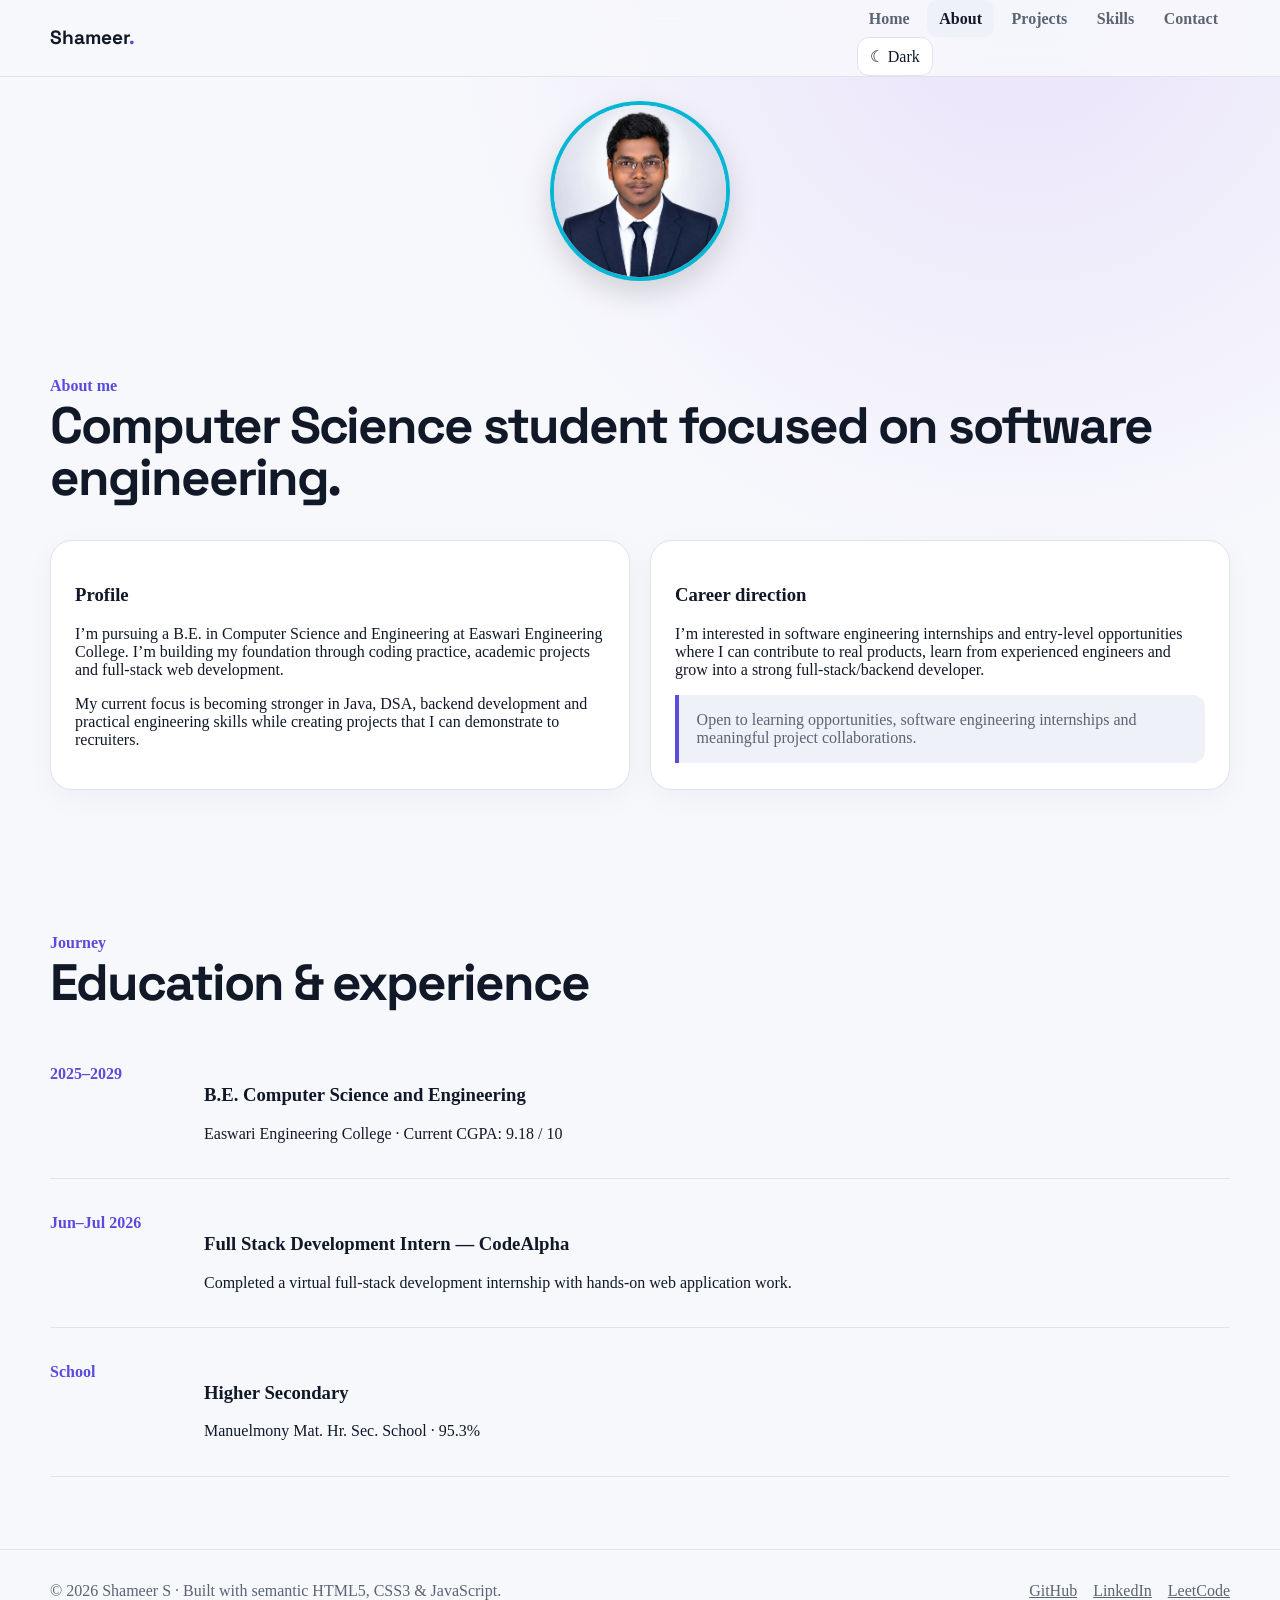
==== about.html @ c3ddb68c "Fix portfolio pages and photo" ====
<!doctype html><html lang="en"><head><meta charset="utf-8"><meta name="viewport" content="width=device-width,initial-scale=1"><title>About | Shameer S</title><meta name="description" content="About Shameer S, his education, experience and software engineering interests."><meta name="author" content="Shameer S"><meta name="theme-color" content="#5b4bdb"><link rel="canonical" href="https://shameer-01-sharfu.github.io/my-portfolio/"><meta property="og:title" content="About | Shameer S"><meta property="og:description" content="About Shameer S, his education, experience and software engineering interests."><meta property="og:type" content="website"><link rel="stylesheet" href="assets/style.css"><script type="application/ld+json">{"@context":"https://schema.org","@type":"Person","name":"Shameer S","jobTitle":"Software Engineering Student","url":"https://shameer-01-sharfu.github.io/my-portfolio/","sameAs":["https://github.com/Shameer-01-sharfu","https://linkedin.com/in/shameer-s-189605381","https://leetcode.com/u/Shameer1"]}</script></head><a class="skip" href="#main-content">Skip to content</a><header class="site-header"><div class="container nav"><a class="brand" href="index.html">Shameer<span>.</span></a><div class="nav-actions"><button class="nav-toggle" aria-controls="primary-navigation" aria-expanded="false" aria-label="Open navigation">☰</button><nav id="primary-navigation" aria-label="Primary navigation"><ul class="nav-list"><li><a href="index.html">Home</a></li><li><a href="about.html" aria-current="page">About</a></li><li><a href="projects.html">Projects</a></li><li><a href="skills.html">Skills</a></li><li><a href="contact.html">Contact</a></li></ul></nav><button class="theme-toggle" type="button" data-theme-toggle aria-label="Switch theme">☾ Dark</button></div></div></header><main id="main-content"><div class="profile-photo-wrap"><img src="assets/profile.jpg" alt="Shameer S - Software Engineering Student" class="profile-photo"></div><section><div class="container"><div class="section-head"><div><span class="section-kicker">About me</span><h2>Computer Science student focused on software engineering.</h2></div></div><div class="about-grid"><article class="card"><h3>Profile</h3><p>I’m pursuing a B.E. in Computer Science and Engineering at Easwari Engineering College. I’m building my foundation through coding practice, academic projects and full-stack web development.</p><p>My current focus is becoming stronger in Java, DSA, backend development and practical engineering skills while creating projects that I can demonstrate to recruiters.</p></article><article class="card"><h3>Career direction</h3><p>I’m interested in software engineering internships and entry-level opportunities where I can contribute to real products, learn from experienced engineers and grow into a strong full-stack/backend developer.</p><div class="note">Open to learning opportunities, software engineering internships and meaningful project collaborations.</div></article></div></div></section><section><div class="container"><div class="section-head"><div><span class="section-kicker">Journey</span><h2>Education & experience</h2></div></div><div class="timeline"><article class="timeline-item"><time>2025–2029</time><div><h3>B.E. Computer Science and Engineering</h3><p>Easwari Engineering College · Current CGPA: 9.18 / 10</p></div></article><article class="timeline-item"><time>Jun–Jul 2026</time><div><h3>Full Stack Development Intern — CodeAlpha</h3><p>Completed a virtual full-stack development internship with hands-on web application work.</p></div></article><article class="timeline-item"><time>School</time><div><h3>Higher Secondary</h3><p>Manuelmony Mat. Hr. Sec. School · 95.3%</p></div></article></div></div></section></main><footer class="footer"><div class="container footer-row"><span>© <span data-year>2026</span> Shameer S · Built with semantic HTML5, CSS3 & JavaScript.</span><div class="footer-links"><a href="https://github.com/Shameer-01-sharfu">GitHub</a><a href="https://linkedin.com/in/shameer-s-189605381">LinkedIn</a><a href="https://leetcode.com/u/Shameer1">LeetCode</a></div></div></footer><script src="assets/script.js"></script></body></html>
---- assets/style.css ----
@import url('https://fonts.googleapis.com/css2?family=Inter:wght@400;500;600;700;800&family=Space+Grotesk:wght@500;600;700&display=swap');
:root{color-scheme:light;--bg:#f7f8fc;--surface:#fff;--surface-2:#eef1f7;--text:#111827;--muted:#5b6472;--line:#dfe4ec;--brand:#5b4bdb;--brand-2:#7c3aed;--accent:#06b6d4;--focus:#f59e0b;--shadow:0 18px 50px rgba(17,24,39,.09);--radius:22px;--max:1180px}
[data-theme=dark]{color-scheme:dark;--bg:#0b1020;--surface:#121a2d;--surface-2:#1a243b;--text:#f4f7fb;--muted:#aab5c7;--line:#2b3852;--brand:#9b8cff;--brand-2:#c084fc;--accent:#22d3ee;--focus:#fbbf24;--shadow:0 18px 55px rgba(0,0,0,.28)}
*{box-sizing:border-box}html{scroll-behavior:smooth}body{margin:0;background:radial-gradient(circle at 80% 0%,rgba(124,58,237,.11),transparent 30%),var(--bg);color:var(--text);font-family:Inter,system-ui,sans-serif;line-height:1.65}body,button,input,textarea{font:inherit}a{color:inherit}img{max-width:100%;display:block}.skip{position:fixed;left:1rem;top:-5rem;padding:.75rem 1rem;background:var(--text);color:var(--bg);z-index:100;border-radius:10px}.skip:focus{top:1rem}.container{width:min(var(--max),calc(100% - 2rem));margin:auto}.site-header{position:sticky;top:0;z-index:50;background:color-mix(in srgb,var(--bg) 86%,transparent);backdrop-filter:blur(16px);border-bottom:1px solid var(--line)}.nav{min-height:72px;display:flex;align-items:center;justify-content:space-between;gap:1rem}.brand{font-family:'Space Grotesk';font-weight:800;text-decoration:none;font-size:1.2rem}.brand span{color:var(--brand)}.nav-toggle{display:none;border:1px solid var(--line);background:var(--surface);color:var(--text);border-radius:12px;padding:.55rem}.nav-list{display:flex;align-items:center;gap:.35rem;list-style:none;padding:0;margin:0}.nav-list a{display:block;text-decoration:none;padding:.6rem .75rem;border-radius:10px;color:var(--muted);font-weight:600}.nav-list a:hover,.nav-list a[aria-current=page]{color:var(--text);background:var(--surface-2)}.theme-toggle{border:1px solid var(--line);background:var(--surface);color:var(--text);border-radius:12px;padding:.55rem .75rem;cursor:pointer}.hero{padding:5.5rem 0 4rem}.hero-grid{display:grid;grid-template-columns:1.35fr .65fr;gap:3rem;align-items:center}.eyebrow{color:var(--brand);font-weight:800;text-transform:uppercase;letter-spacing:.12em;font-size:.8rem}.hero h1{font:800 clamp(3rem,8vw,6.5rem)/.95 'Space Grotesk';margin:.5rem 0 1.2rem;letter-spacing:-.06em}.hero h1 span{background:linear-gradient(90deg,var(--brand),var(--accent));-webkit-background-clip:text;background-clip:text;color:transparent}.lead{font-size:clamp(1.05rem,2vw,1.3rem);color:var(--muted);max-width:65ch}.actions{display:flex;flex-wrap:wrap;gap:.8rem;margin:1.5rem 0}.btn{display:inline-flex;align-items:center;justify-content:center;gap:.45rem;padding:.78rem 1.05rem;border-radius:12px;border:1px solid var(--line);text-decoration:none;font-weight:700;cursor:pointer}.btn-primary{background:var(--brand);border-color:var(--brand);color:#fff}.btn-secondary{background:var(--surface)}.hero-card{background:linear-gradient(145deg,var(--surface),var(--surface-2));border:1px solid var(--line);box-shadow:var(--shadow);padding:1.5rem;border-radius:var(--radius)}.stats{display:grid;grid-template-columns:repeat(2,1fr);gap:.8rem}.stat{padding:1rem;border:1px solid var(--line);border-radius:16px;background:var(--surface)}.stat strong{display:block;font:700 1.5rem 'Space Grotesk'}.stat span{font-size:.82rem;color:var(--muted)}section{padding:4.5rem 0}.section-head{display:flex;justify-content:space-between;gap:1rem;align-items:end;margin-bottom:2rem}.section-kicker{color:var(--brand);font-weight:800}.section-head h2{font:700 clamp(2rem,4vw,3.2rem)/1 'Space Grotesk';margin:.35rem 0;letter-spacing:-.04em}.section-head p{color:var(--muted);margin:0}.about-grid{display:grid;grid-template-columns:1fr 1fr;gap:1.25rem}.card{background:var(--surface);border:1px solid var(--line);border-radius:var(--radius);padding:1.5rem;box-shadow:0 8px 30px rgba(17,24,39,.04)}.grid-2{display:grid;grid-template-columns:repeat(2,1fr);gap:1rem}.skill-grid{display:grid;grid-template-columns:repeat(2,1fr);gap:1rem}.skill h3{font:700 1.1rem 'Space Grotesk';margin-top:0}.chips{display:flex;flex-wrap:wrap;gap:.5rem;list-style:none;padding:0;margin:1rem 0 0}.chips li{padding:.4rem .65rem;border-radius:999px;background:var(--surface-2);color:var(--muted);font-size:.85rem;font-weight:600}.projects-grid{display:grid;grid-template-columns:repeat(2,1fr);gap:1rem}.project{display:flex;flex-direction:column;min-height:100%;position:relative;overflow:hidden}.project::before{content:'';height:4px;background:linear-gradient(90deg,var(--brand),var(--accent));position:absolute;inset:0 0 auto}.project h3{font:700 1.35rem 'Space Grotesk';margin:.3rem 0 .6rem}.project p{color:var(--muted)}.project .links{margin-top:auto;padding-top:1rem;display:flex;gap:1rem}.project .links a{color:var(--brand);font-weight:700}.timeline{display:grid;gap:1rem}.timeline-item{display:grid;grid-template-columns:130px 1fr;gap:1.5rem;padding:1.2rem 0;border-bottom:1px solid var(--line)}.timeline-item time{font-weight:700;color:var(--brand)}.cert-grid{display:grid;grid-template-columns:repeat(3,1fr);gap:1rem}.cert h3{font:700 1.1rem 'Space Grotesk';margin-top:0}.cert p{color:var(--muted);margin-bottom:0}.contact-grid{display:grid;grid-template-columns:.8fr 1.2fr;gap:1rem}.contact-list{list-style:none;padding:0;margin:0;display:grid;gap:.8rem}.contact-list a{color:var(--brand);font-weight:600}.form{display:grid;gap:1rem}.field label{display:block;font-weight:700;margin-bottom:.35rem}.field input,.field textarea,.field select{width:100%;padding:.8rem .9rem;border:1px solid var(--line);border-radius:12px;background:var(--bg);color:var(--text);outline:none}.field input:focus,.field textarea:focus,.field select:focus,.btn:focus,.nav a:focus,.theme-toggle:focus{outline:3px solid color-mix(in srgb,var(--focus) 45%,transparent);outline-offset:2px}.error{color:#dc2626;font-size:.85rem;min-height:1.3em}.footer{border-top:1px solid var(--line);padding:2rem 0;color:var(--muted)}.footer-row{display:flex;justify-content:space-between;gap:1rem;flex-wrap:wrap}.footer-links{display:flex;gap:1rem}.note{border-left:4px solid var(--brand);padding:1rem 1.1rem;background:var(--surface-2);border-radius:0 12px 12px 0;color:var(--muted)}
@media (max-width:850px){.hero-grid,.about-grid,.contact-grid{grid-template-columns:1fr}.projects-grid,.cert-grid{grid-template-columns:1fr 1fr}.hero{padding-top:4rem}.nav-toggle{display:block}.nav-list{position:absolute;left:1rem;right:1rem;top:66px;display:none;flex-direction:column;align-items:stretch;background:var(--surface);border:1px solid var(--line);border-radius:16px;padding:.5rem;box-shadow:var(--shadow)}.nav-list.open{display:flex}.nav-list a{text-align:center}.nav-actions{display:flex;align-items:center;gap:.4rem}}
@media (max-width:600px){.container{width:min(var(--max),calc(100% - 1.2rem))}.hero h1{font-size:clamp(3rem,17vw,5rem)}.stats,.grid-2,.skill-grid,.projects-grid,.cert-grid{grid-template-columns:1fr}.section-head{display:block}.timeline-item{grid-template-columns:1fr;gap:.3rem}.hero-card{padding:1rem}.actions .btn{width:100%}section{padding:3.5rem 0}}
@media (prefers-reduced-motion:reduce){html{scroll-behavior:auto}*,*::before,*::after{transition:none!important;animation:none!important}}
@media print{.site-header,.actions,.theme-toggle,.nav-toggle,.footer-links,.form{display:none!important}body{background:#fff;color:#000}.card{box-shadow:none}}

/* Thiranex internship highlight */
.internship-badge{
  display:inline-flex;
  align-items:center;
  gap:.45rem;
  margin:.75rem 0;
  padding:.5rem .85rem;
  border:1px solid var(--border, #cbd5e1);
  border-radius:999px;
  background:var(--surface, rgba(255,255,255,.08));
  color:var(--text, inherit);
  font-weight:700;
  font-size:.9rem;
}


.profile-photo-wrap{display:flex;justify-content:center;margin:1.5rem auto;position:relative;z-index:1}.profile-photo{width:180px;height:180px;object-fit:cover;border-radius:50%;border:4px solid var(--accent);display:block;box-shadow:0 12px 30px rgba(0,0,0,.15)}
@media (max-width:600px){.profile-photo{width:140px;height:140px}}
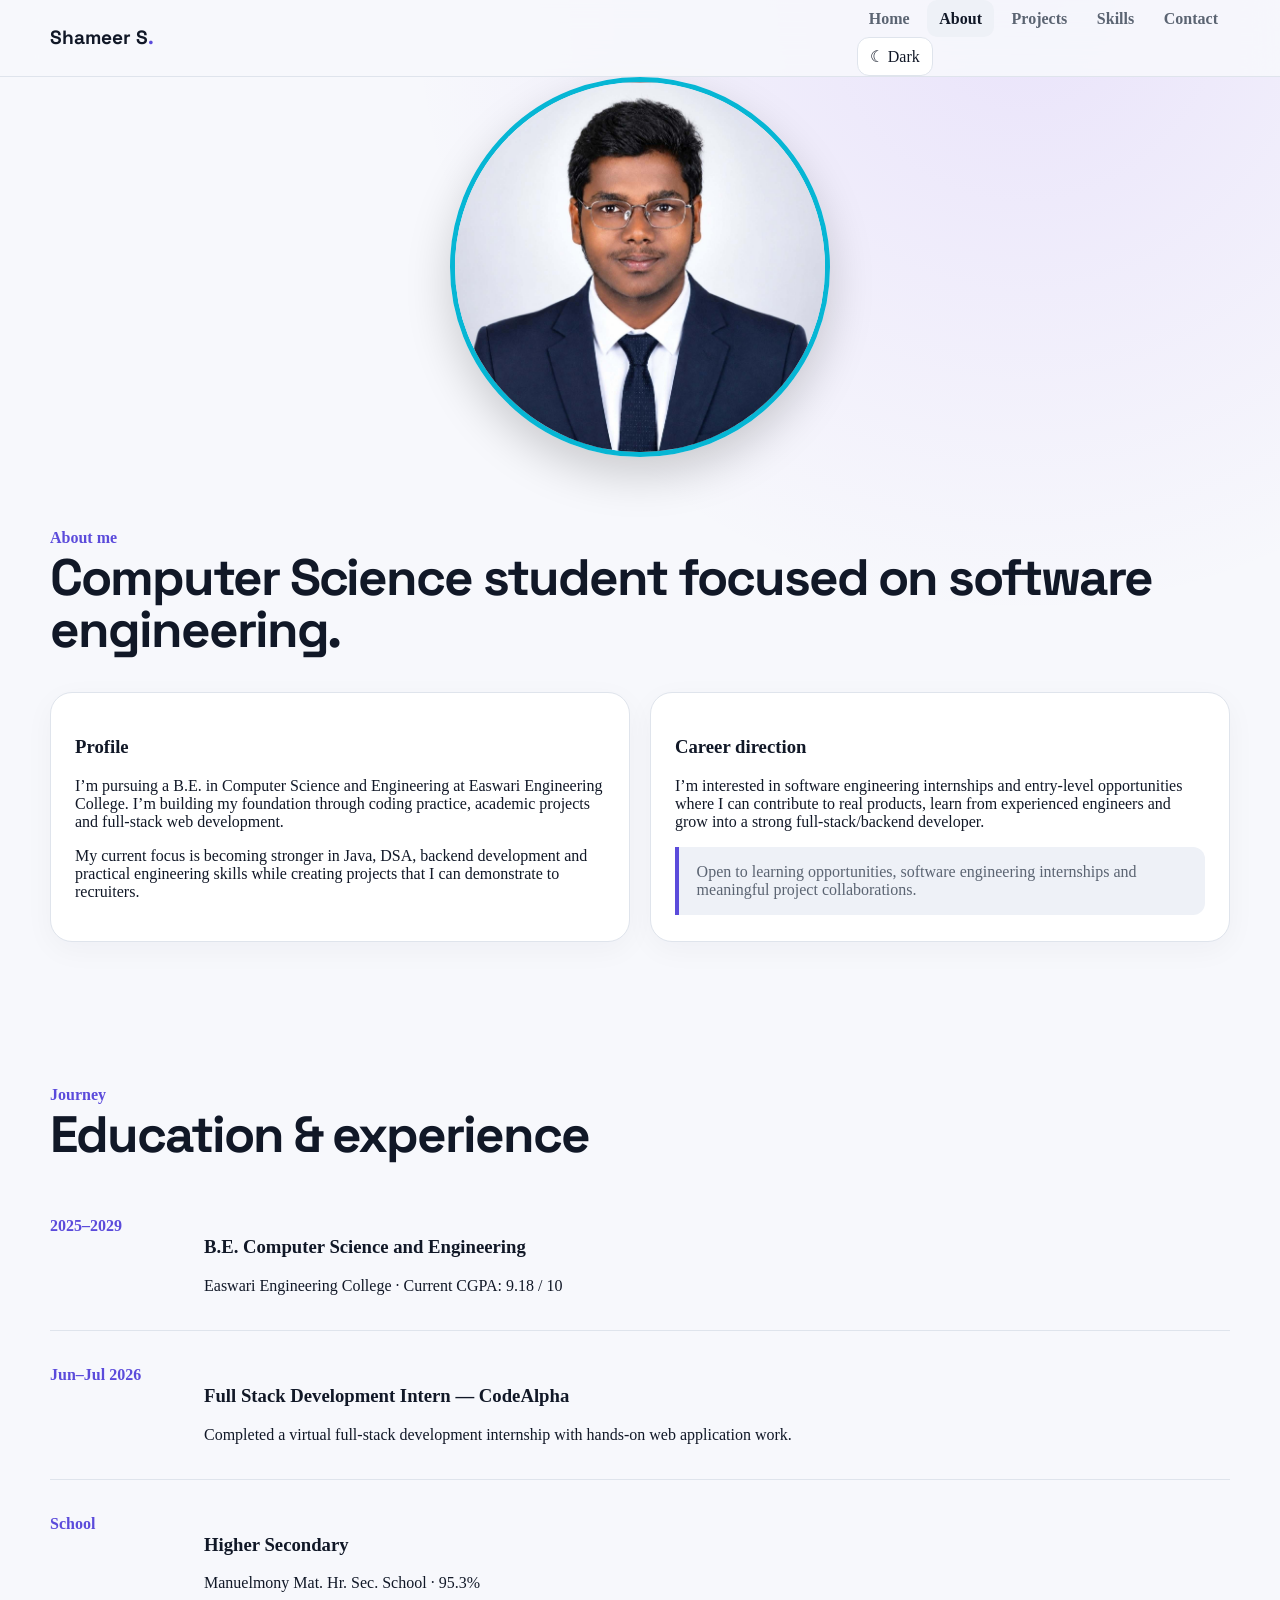
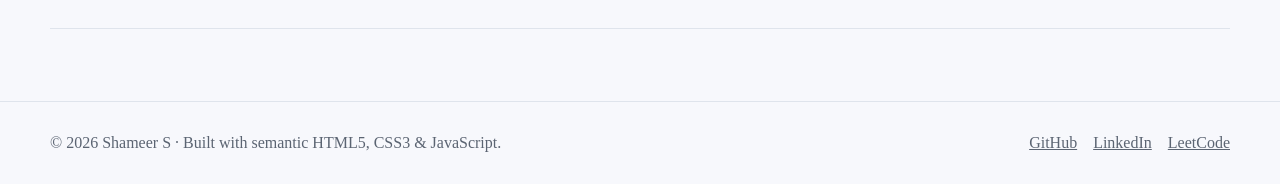
==== commit 9692bb00: "Update profile name" ====
--- a/about.html
+++ b/about.html
@@ -1 +1 @@
-<!doctype html><html lang="en"><head><meta charset="utf-8"><meta name="viewport" content="width=device-width,initial-scale=1"><title>About | Shameer S</title><meta name="description" content="About Shameer S, his education, experience and software engineering interests."><meta name="author" content="Shameer S"><meta name="theme-color" content="#5b4bdb"><link rel="canonical" href="https://shameer-01-sharfu.github.io/my-portfolio/"><meta property="og:title" content="About | Shameer S"><meta property="og:description" content="About Shameer S, his education, experience and software engineering interests."><meta property="og:type" content="website"><link rel="stylesheet" href="assets/style.css"><script type="application/ld+json">{"@context":"https://schema.org","@type":"Person","name":"Shameer S","jobTitle":"Software Engineering Student","url":"https://shameer-01-sharfu.github.io/my-portfolio/","sameAs":["https://github.com/Shameer-01-sharfu","https://linkedin.com/in/shameer-s-189605381","https://leetcode.com/u/Shameer1"]}</script></head><a class="skip" href="#main-content">Skip to content</a><header class="site-header"><div class="container nav"><a class="brand" href="index.html">Shameer<span>.</span></a><div class="nav-actions"><button class="nav-toggle" aria-controls="primary-navigation" aria-expanded="false" aria-label="Open navigation">☰</button><nav id="primary-navigation" aria-label="Primary navigation"><ul class="nav-list"><li><a href="index.html">Home</a></li><li><a href="about.html" aria-current="page">About</a></li><li><a href="projects.html">Projects</a></li><li><a href="skills.html">Skills</a></li><li><a href="contact.html">Contact</a></li></ul></nav><button class="theme-toggle" type="button" data-theme-toggle aria-label="Switch theme">☾ Dark</button></div></div></header><main id="main-content"><div class="profile-photo-wrap"><img src="assets/profile.jpg" alt="Shameer S - Software Engineering Student" class="profile-photo"></div><section><div class="container"><div class="section-head"><div><span class="section-kicker">About me</span><h2>Computer Science student focused on software engineering.</h2></div></div><div class="about-grid"><article class="card"><h3>Profile</h3><p>I’m pursuing a B.E. in Computer Science and Engineering at Easwari Engineering College. I’m building my foundation through coding practice, academic projects and full-stack web development.</p><p>My current focus is becoming stronger in Java, DSA, backend development and practical engineering skills while creating projects that I can demonstrate to recruiters.</p></article><article class="card"><h3>Career direction</h3><p>I’m interested in software engineering internships and entry-level opportunities where I can contribute to real products, learn from experienced engineers and grow into a strong full-stack/backend developer.</p><div class="note">Open to learning opportunities, software engineering internships and meaningful project collaborations.</div></article></div></div></section><section><div class="container"><div class="section-head"><div><span class="section-kicker">Journey</span><h2>Education & experience</h2></div></div><div class="timeline"><article class="timeline-item"><time>2025–2029</time><div><h3>B.E. Computer Science and Engineering</h3><p>Easwari Engineering College · Current CGPA: 9.18 / 10</p></div></article><article class="timeline-item"><time>Jun–Jul 2026</time><div><h3>Full Stack Development Intern — CodeAlpha</h3><p>Completed a virtual full-stack development internship with hands-on web application work.</p></div></article><article class="timeline-item"><time>School</time><div><h3>Higher Secondary</h3><p>Manuelmony Mat. Hr. Sec. School · 95.3%</p></div></article></div></div></section></main><footer class="footer"><div class="container footer-row"><span>© <span data-year>2026</span> Shameer S · Built with semantic HTML5, CSS3 & JavaScript.</span><div class="footer-links"><a href="https://github.com/Shameer-01-sharfu">GitHub</a><a href="https://linkedin.com/in/shameer-s-189605381">LinkedIn</a><a href="https://leetcode.com/u/Shameer1">LeetCode</a></div></div></footer><script src="assets/script.js"></script></body></html>+<!doctype html><html lang="en"><head><meta charset="utf-8"><meta name="viewport" content="width=device-width,initial-scale=1"><title>About | Shameer S</title><meta name="description" content="About Shameer S, his education, experience and software engineering interests."><meta name="author" content="Shameer S"><meta name="theme-color" content="#5b4bdb"><link rel="canonical" href="https://shameer-01-sharfu.github.io/my-portfolio/"><meta property="og:title" content="About | Shameer S"><meta property="og:description" content="About Shameer S, his education, experience and software engineering interests."><meta property="og:type" content="website"><link rel="stylesheet" href="assets/style.css"><script type="application/ld+json">{"@context":"https://schema.org","@type":"Person","name":"Shameer S","jobTitle":"Software Engineering Student","url":"https://shameer-01-sharfu.github.io/my-portfolio/","sameAs":["https://github.com/Shameer-01-sharfu","https://linkedin.com/in/shameer-s-189605381","https://leetcode.com/u/Shameer1"]}</script></head><a class="skip" href="#main-content">Skip to content</a><header class="site-header"><div class="container nav"><a class="brand" href="index.html">Shameer S<span>.</span></a><div class="nav-actions"><button class="nav-toggle" aria-controls="primary-navigation" aria-expanded="false" aria-label="Open navigation">☰</button><nav id="primary-navigation" aria-label="Primary navigation"><ul class="nav-list"><li><a href="index.html">Home</a></li><li><a href="about.html" aria-current="page">About</a></li><li><a href="projects.html">Projects</a></li><li><a href="skills.html">Skills</a></li><li><a href="contact.html">Contact</a></li></ul></nav><button class="theme-toggle" type="button" data-theme-toggle aria-label="Switch theme">☾ Dark</button></div></div></header><main id="main-content"><div class="profile-photo-wrap"><img src="assets/profile.jpg" alt="Shameer S - Software Engineering Student" class="profile-photo"></div><section><div class="container"><div class="section-head"><div><span class="section-kicker">About me</span><h2>Computer Science student focused on software engineering.</h2></div></div><div class="about-grid"><article class="card"><h3>Profile</h3><p>I’m pursuing a B.E. in Computer Science and Engineering at Easwari Engineering College. I’m building my foundation through coding practice, academic projects and full-stack web development.</p><p>My current focus is becoming stronger in Java, DSA, backend development and practical engineering skills while creating projects that I can demonstrate to recruiters.</p></article><article class="card"><h3>Career direction</h3><p>I’m interested in software engineering internships and entry-level opportunities where I can contribute to real products, learn from experienced engineers and grow into a strong full-stack/backend developer.</p><div class="note">Open to learning opportunities, software engineering internships and meaningful project collaborations.</div></article></div></div></section><section><div class="container"><div class="section-head"><div><span class="section-kicker">Journey</span><h2>Education & experience</h2></div></div><div class="timeline"><article class="timeline-item"><time>2025–2029</time><div><h3>B.E. Computer Science and Engineering</h3><p>Easwari Engineering College · Current CGPA: 9.18 / 10</p></div></article><article class="timeline-item"><time>Jun–Jul 2026</time><div><h3>Full Stack Development Intern — CodeAlpha</h3><p>Completed a virtual full-stack development internship with hands-on web application work.</p></div></article><article class="timeline-item"><time>School</time><div><h3>Higher Secondary</h3><p>Manuelmony Mat. Hr. Sec. School · 95.3%</p></div></article></div></div></section></main><footer class="footer"><div class="container footer-row"><span>© <span data-year>2026</span> Shameer S · Built with semantic HTML5, CSS3 & JavaScript.</span><div class="footer-links"><a href="https://github.com/Shameer-01-sharfu">GitHub</a><a href="https://linkedin.com/in/shameer-s-189605381">LinkedIn</a><a href="https://leetcode.com/u/Shameer1">LeetCode</a></div></div></footer><script src="assets/script.js"></script></body></html>
--- a/assets/style.css
+++ b/assets/style.css
@@ -1,27 +1,750 @@
 @import url('https://fonts.googleapis.com/css2?family=Inter:wght@400;500;600;700;800&family=Space+Grotesk:wght@500;600;700&display=swap');
-:root{color-scheme:light;--bg:#f7f8fc;--surface:#fff;--surface-2:#eef1f7;--text:#111827;--muted:#5b6472;--line:#dfe4ec;--brand:#5b4bdb;--brand-2:#7c3aed;--accent:#06b6d4;--focus:#f59e0b;--shadow:0 18px 50px rgba(17,24,39,.09);--radius:22px;--max:1180px}
-[data-theme=dark]{color-scheme:dark;--bg:#0b1020;--surface:#121a2d;--surface-2:#1a243b;--text:#f4f7fb;--muted:#aab5c7;--line:#2b3852;--brand:#9b8cff;--brand-2:#c084fc;--accent:#22d3ee;--focus:#fbbf24;--shadow:0 18px 55px rgba(0,0,0,.28)}
-*{box-sizing:border-box}html{scroll-behavior:smooth}body{margin:0;background:radial-gradient(circle at 80% 0%,rgba(124,58,237,.11),transparent 30%),var(--bg);color:var(--text);font-family:Inter,system-ui,sans-serif;line-height:1.65}body,button,input,textarea{font:inherit}a{color:inherit}img{max-width:100%;display:block}.skip{position:fixed;left:1rem;top:-5rem;padding:.75rem 1rem;background:var(--text);color:var(--bg);z-index:100;border-radius:10px}.skip:focus{top:1rem}.container{width:min(var(--max),calc(100% - 2rem));margin:auto}.site-header{position:sticky;top:0;z-index:50;background:color-mix(in srgb,var(--bg) 86%,transparent);backdrop-filter:blur(16px);border-bottom:1px solid var(--line)}.nav{min-height:72px;display:flex;align-items:center;justify-content:space-between;gap:1rem}.brand{font-family:'Space Grotesk';font-weight:800;text-decoration:none;font-size:1.2rem}.brand span{color:var(--brand)}.nav-toggle{display:none;border:1px solid var(--line);background:var(--surface);color:var(--text);border-radius:12px;padding:.55rem}.nav-list{display:flex;align-items:center;gap:.35rem;list-style:none;padding:0;margin:0}.nav-list a{display:block;text-decoration:none;padding:.6rem .75rem;border-radius:10px;color:var(--muted);font-weight:600}.nav-list a:hover,.nav-list a[aria-current=page]{color:var(--text);background:var(--surface-2)}.theme-toggle{border:1px solid var(--line);background:var(--surface);color:var(--text);border-radius:12px;padding:.55rem .75rem;cursor:pointer}.hero{padding:5.5rem 0 4rem}.hero-grid{display:grid;grid-template-columns:1.35fr .65fr;gap:3rem;align-items:center}.eyebrow{color:var(--brand);font-weight:800;text-transform:uppercase;letter-spacing:.12em;font-size:.8rem}.hero h1{font:800 clamp(3rem,8vw,6.5rem)/.95 'Space Grotesk';margin:.5rem 0 1.2rem;letter-spacing:-.06em}.hero h1 span{background:linear-gradient(90deg,var(--brand),var(--accent));-webkit-background-clip:text;background-clip:text;color:transparent}.lead{font-size:clamp(1.05rem,2vw,1.3rem);color:var(--muted);max-width:65ch}.actions{display:flex;flex-wrap:wrap;gap:.8rem;margin:1.5rem 0}.btn{display:inline-flex;align-items:center;justify-content:center;gap:.45rem;padding:.78rem 1.05rem;border-radius:12px;border:1px solid var(--line);text-decoration:none;font-weight:700;cursor:pointer}.btn-primary{background:var(--brand);border-color:var(--brand);color:#fff}.btn-secondary{background:var(--surface)}.hero-card{background:linear-gradient(145deg,var(--surface),var(--surface-2));border:1px solid var(--line);box-shadow:var(--shadow);padding:1.5rem;border-radius:var(--radius)}.stats{display:grid;grid-template-columns:repeat(2,1fr);gap:.8rem}.stat{padding:1rem;border:1px solid var(--line);border-radius:16px;background:var(--surface)}.stat strong{display:block;font:700 1.5rem 'Space Grotesk'}.stat span{font-size:.82rem;color:var(--muted)}section{padding:4.5rem 0}.section-head{display:flex;justify-content:space-between;gap:1rem;align-items:end;margin-bottom:2rem}.section-kicker{color:var(--brand);font-weight:800}.section-head h2{font:700 clamp(2rem,4vw,3.2rem)/1 'Space Grotesk';margin:.35rem 0;letter-spacing:-.04em}.section-head p{color:var(--muted);margin:0}.about-grid{display:grid;grid-template-columns:1fr 1fr;gap:1.25rem}.card{background:var(--surface);border:1px solid var(--line);border-radius:var(--radius);padding:1.5rem;box-shadow:0 8px 30px rgba(17,24,39,.04)}.grid-2{display:grid;grid-template-columns:repeat(2,1fr);gap:1rem}.skill-grid{display:grid;grid-template-columns:repeat(2,1fr);gap:1rem}.skill h3{font:700 1.1rem 'Space Grotesk';margin-top:0}.chips{display:flex;flex-wrap:wrap;gap:.5rem;list-style:none;padding:0;margin:1rem 0 0}.chips li{padding:.4rem .65rem;border-radius:999px;background:var(--surface-2);color:var(--muted);font-size:.85rem;font-weight:600}.projects-grid{display:grid;grid-template-columns:repeat(2,1fr);gap:1rem}.project{display:flex;flex-direction:column;min-height:100%;position:relative;overflow:hidden}.project::before{content:'';height:4px;background:linear-gradient(90deg,var(--brand),var(--accent));position:absolute;inset:0 0 auto}.project h3{font:700 1.35rem 'Space Grotesk';margin:.3rem 0 .6rem}.project p{color:var(--muted)}.project .links{margin-top:auto;padding-top:1rem;display:flex;gap:1rem}.project .links a{color:var(--brand);font-weight:700}.timeline{display:grid;gap:1rem}.timeline-item{display:grid;grid-template-columns:130px 1fr;gap:1.5rem;padding:1.2rem 0;border-bottom:1px solid var(--line)}.timeline-item time{font-weight:700;color:var(--brand)}.cert-grid{display:grid;grid-template-columns:repeat(3,1fr);gap:1rem}.cert h3{font:700 1.1rem 'Space Grotesk';margin-top:0}.cert p{color:var(--muted);margin-bottom:0}.contact-grid{display:grid;grid-template-columns:.8fr 1.2fr;gap:1rem}.contact-list{list-style:none;padding:0;margin:0;display:grid;gap:.8rem}.contact-list a{color:var(--brand);font-weight:600}.form{display:grid;gap:1rem}.field label{display:block;font-weight:700;margin-bottom:.35rem}.field input,.field textarea,.field select{width:100%;padding:.8rem .9rem;border:1px solid var(--line);border-radius:12px;background:var(--bg);color:var(--text);outline:none}.field input:focus,.field textarea:focus,.field select:focus,.btn:focus,.nav a:focus,.theme-toggle:focus{outline:3px solid color-mix(in srgb,var(--focus) 45%,transparent);outline-offset:2px}.error{color:#dc2626;font-size:.85rem;min-height:1.3em}.footer{border-top:1px solid var(--line);padding:2rem 0;color:var(--muted)}.footer-row{display:flex;justify-content:space-between;gap:1rem;flex-wrap:wrap}.footer-links{display:flex;gap:1rem}.note{border-left:4px solid var(--brand);padding:1rem 1.1rem;background:var(--surface-2);border-radius:0 12px 12px 0;color:var(--muted)}
-@media (max-width:850px){.hero-grid,.about-grid,.contact-grid{grid-template-columns:1fr}.projects-grid,.cert-grid{grid-template-columns:1fr 1fr}.hero{padding-top:4rem}.nav-toggle{display:block}.nav-list{position:absolute;left:1rem;right:1rem;top:66px;display:none;flex-direction:column;align-items:stretch;background:var(--surface);border:1px solid var(--line);border-radius:16px;padding:.5rem;box-shadow:var(--shadow)}.nav-list.open{display:flex}.nav-list a{text-align:center}.nav-actions{display:flex;align-items:center;gap:.4rem}}
-@media (max-width:600px){.container{width:min(var(--max),calc(100% - 1.2rem))}.hero h1{font-size:clamp(3rem,17vw,5rem)}.stats,.grid-2,.skill-grid,.projects-grid,.cert-grid{grid-template-columns:1fr}.section-head{display:block}.timeline-item{grid-template-columns:1fr;gap:.3rem}.hero-card{padding:1rem}.actions .btn{width:100%}section{padding:3.5rem 0}}
-@media (prefers-reduced-motion:reduce){html{scroll-behavior:auto}*,*::before,*::after{transition:none!important;animation:none!important}}
-@media print{.site-header,.actions,.theme-toggle,.nav-toggle,.footer-links,.form{display:none!important}body{background:#fff;color:#000}.card{box-shadow:none}}
-
-/* Thiranex internship highlight */
-.internship-badge{
-  display:inline-flex;
-  align-items:center;
-  gap:.45rem;
-  margin:.75rem 0;
-  padding:.5rem .85rem;
-  border:1px solid var(--border, #cbd5e1);
-  border-radius:999px;
-  background:var(--surface, rgba(255,255,255,.08));
-  color:var(--text, inherit);
-  font-weight:700;
-  font-size:.9rem;
-}
-
-
-.profile-photo-wrap{display:flex;justify-content:center;margin:1.5rem auto;position:relative;z-index:1}.profile-photo{width:180px;height:180px;object-fit:cover;border-radius:50%;border:4px solid var(--accent);display:block;box-shadow:0 12px 30px rgba(0,0,0,.15)}
-@media (max-width:600px){.profile-photo{width:140px;height:140px}}
+
+:root {
+    color-scheme: light;
+    --bg: #f7f8fc;
+    --surface: #ffffff;
+    --surface-2: #eef1f7;
+    --text: #111827;
+    --muted: #5b6472;
+    --line: #dfe4ec;
+    --brand: #5b4bdb;
+    --brand-2: #7c3aed;
+    --accent: #06b6d4;
+    --focus: #f59e0b;
+    --shadow: 0 18px 50px rgba(17, 24, 39, .09);
+    --radius: 22px;
+    --max: 1180px;
+}
+
+[data-theme="dark"] {
+    color-scheme: dark;
+    --bg: #0b1020;
+    --surface: #121a2d;
+    --surface-2: #1a243b;
+    --text: #f4f7fb;
+    --muted: #aab5c7;
+    --line: #2b3852;
+    --brand: #9b8cff;
+    --brand-2: #c084fc;
+    --accent: #22d3ee;
+    --focus: #fbbf24;
+    --shadow: 0 18px 55px rgba(0, 0, 0, .28);
+}
+
+* {
+    box-sizing: border-box;
+}
+
+html {
+    scroll-behavior: smooth;
+}
+
+body {
+    margin: 0;
+    background:
+        radial-gradient(
+            circle at 80% 0%,
+            rgba(124, 58, 237, .11),
+            transparent 30%
+        ),
+        var(--bg);
+    color: var(--text);
+    font-family: Inter, system-ui, sans-serif;
+    line-height: 1.65;
+}
+
+body,
+button,
+input,
+textarea,
+select {
+    font: inherit;
+}
+
+a {
+    color: inherit;
+}
+
+img {
+    max-width: 100%;
+    display: block;
+}
+
+/* Skip Link */
+
+.skip {
+    position: fixed;
+    left: 1rem;
+    top: -5rem;
+    padding: .75rem 1rem;
+    background: var(--text);
+    color: var(--bg);
+    z-index: 100;
+    border-radius: 10px;
+}
+
+.skip:focus {
+    top: 1rem;
+}
+
+/* Container */
+
+.container {
+    width: min(var(--max), calc(100% - 2rem));
+    margin: auto;
+}
+
+/* Header */
+
+.site-header {
+    position: sticky;
+    top: 0;
+    z-index: 50;
+    background: color-mix(in srgb, var(--bg) 86%, transparent);
+    backdrop-filter: blur(16px);
+    border-bottom: 1px solid var(--line);
+}
+
+.nav {
+    min-height: 72px;
+    display: flex;
+    align-items: center;
+    justify-content: space-between;
+    gap: 1rem;
+}
+
+.brand {
+    font-family: 'Space Grotesk', sans-serif;
+    font-weight: 800;
+    text-decoration: none;
+    font-size: 1.2rem;
+}
+
+.brand span {
+    color: var(--brand);
+}
+
+.nav-toggle {
+    display: none;
+    border: 1px solid var(--line);
+    background: var(--surface);
+    color: var(--text);
+    border-radius: 12px;
+    padding: .55rem;
+    cursor: pointer;
+}
+
+.nav-list {
+    display: flex;
+    align-items: center;
+    gap: .35rem;
+    list-style: none;
+    padding: 0;
+    margin: 0;
+}
+
+.nav-list a {
+    display: block;
+    text-decoration: none;
+    padding: .6rem .75rem;
+    border-radius: 10px;
+    color: var(--muted);
+    font-weight: 600;
+}
+
+.nav-list a:hover,
+.nav-list a[aria-current="page"] {
+    color: var(--text);
+    background: var(--surface-2);
+}
+
+.theme-toggle {
+    border: 1px solid var(--line);
+    background: var(--surface);
+    color: var(--text);
+    border-radius: 12px;
+    padding: .55rem .75rem;
+    cursor: pointer;
+}
+
+/* Hero */
+
+.hero {
+    padding: 5.5rem 0 4rem;
+}
+
+.hero-grid {
+    display: grid;
+    grid-template-columns: .85fr 1.15fr;
+    gap: 3.5rem;
+    align-items: center;
+}
+
+/* Circular Profile Photo */
+
+.profile-photo-wrap {
+    display: flex;
+    justify-content: center;
+    align-items: center;
+    margin: 0 auto;
+    position: relative;
+    z-index: 1;
+}
+
+.profile-photo {
+    width: 380px;
+    height: 380px;
+    max-width: 100%;
+    object-fit: cover;
+    object-position: center;
+    border-radius: 50%;
+    border: 5px solid var(--accent);
+    display: block;
+    aspect-ratio: 1 / 1;
+    box-shadow: 0 18px 45px rgba(0, 0, 0, .18);
+}
+
+.eyebrow {
+    color: var(--brand);
+    font-weight: 800;
+    text-transform: uppercase;
+    letter-spacing: .12em;
+    font-size: .8rem;
+}
+
+.hero h1 {
+    font: 800 clamp(3rem, 8vw, 6.5rem) / .95 'Space Grotesk', sans-serif;
+    margin: .5rem 0 1.2rem;
+    letter-spacing: -.06em;
+}
+
+.hero h1 span {
+    background: linear-gradient(
+        90deg,
+        var(--brand),
+        var(--accent)
+    );
+    -webkit-background-clip: text;
+    background-clip: text;
+    color: transparent;
+}
+
+.lead {
+    font-size: clamp(1.05rem, 2vw, 1.3rem);
+    color: var(--muted);
+    max-width: 65ch;
+}
+
+/* Buttons */
+
+.actions {
+    display: flex;
+    flex-wrap: wrap;
+    gap: .8rem;
+    margin: 1.5rem 0;
+}
+
+.btn {
+    display: inline-flex;
+    align-items: center;
+    justify-content: center;
+    gap: .45rem;
+    padding: .78rem 1.05rem;
+    border-radius: 12px;
+    border: 1px solid var(--line);
+    text-decoration: none;
+    font-weight: 700;
+    cursor: pointer;
+}
+
+.btn-primary {
+    background: var(--brand);
+    border-color: var(--brand);
+    color: #ffffff;
+}
+
+.btn-secondary {
+    background: var(--surface);
+}
+
+/* Hero Card */
+
+.hero-card {
+    grid-column: 1 / -1;
+    background: linear-gradient(
+        145deg,
+        var(--surface),
+        var(--surface-2)
+    );
+    border: 1px solid var(--line);
+    box-shadow: var(--shadow);
+    padding: 1.5rem;
+    border-radius: var(--radius);
+}
+
+/* Stats */
+
+.stats {
+    display: grid;
+    grid-template-columns: repeat(4, 1fr);
+    gap: .8rem;
+}
+
+.stat {
+    padding: 1rem;
+    border: 1px solid var(--line);
+    border-radius: 16px;
+    background: var(--surface);
+}
+
+.stat strong {
+    display: block;
+    font: 700 1.5rem 'Space Grotesk', sans-serif;
+}
+
+.stat span {
+    font-size: .82rem;
+    color: var(--muted);
+}
+
+/* Sections */
+
+section {
+    padding: 4.5rem 0;
+}
+
+.section-head {
+    display: flex;
+    justify-content: space-between;
+    gap: 1rem;
+    align-items: end;
+    margin-bottom: 2rem;
+}
+
+.section-kicker {
+    color: var(--brand);
+    font-weight: 800;
+}
+
+.section-head h2 {
+    font: 700 clamp(2rem, 4vw, 3.2rem) / 1 'Space Grotesk', sans-serif;
+    margin: .35rem 0;
+    letter-spacing: -.04em;
+}
+
+.section-head p {
+    color: var(--muted);
+    margin: 0;
+}
+
+/* Cards */
+
+.card {
+    background: var(--surface);
+    border: 1px solid var(--line);
+    border-radius: var(--radius);
+    padding: 1.5rem;
+    box-shadow: 0 8px 30px rgba(17, 24, 39, .04);
+}
+
+.about-grid {
+    display: grid;
+    grid-template-columns: 1fr 1fr;
+    gap: 1.25rem;
+}
+
+.grid-2 {
+    display: grid;
+    grid-template-columns: repeat(2, 1fr);
+    gap: 1rem;
+}
+
+/* Skills */
+
+.skill-grid {
+    display: grid;
+    grid-template-columns: repeat(2, 1fr);
+    gap: 1rem;
+}
+
+.skill h3 {
+    font: 700 1.1rem 'Space Grotesk', sans-serif;
+    margin-top: 0;
+}
+
+.chips {
+    display: flex;
+    flex-wrap: wrap;
+    gap: .5rem;
+    list-style: none;
+    padding: 0;
+    margin: 1rem 0 0;
+}
+
+.chips li {
+    padding: .4rem .65rem;
+    border-radius: 999px;
+    background: var(--surface-2);
+    color: var(--muted);
+    font-size: .85rem;
+    font-weight: 600;
+}
+
+/* Projects */
+
+.projects-grid {
+    display: grid;
+    grid-template-columns: repeat(2, 1fr);
+    gap: 1rem;
+}
+
+.project {
+    display: flex;
+    flex-direction: column;
+    min-height: 100%;
+    position: relative;
+    overflow: hidden;
+}
+
+.project::before {
+    content: '';
+    height: 4px;
+    background: linear-gradient(
+        90deg,
+        var(--brand),
+        var(--accent)
+    );
+    position: absolute;
+    inset: 0 0 auto;
+}
+
+.project h3 {
+    font: 700 1.35rem 'Space Grotesk', sans-serif;
+    margin: .3rem 0 .6rem;
+}
+
+.project p {
+    color: var(--muted);
+}
+
+.project .links {
+    margin-top: auto;
+    padding-top: 1rem;
+    display: flex;
+    gap: 1rem;
+}
+
+.project .links a {
+    color: var(--brand);
+    font-weight: 700;
+}
+
+/* Timeline */
+
+.timeline {
+    display: grid;
+    gap: 1rem;
+}
+
+.timeline-item {
+    display: grid;
+    grid-template-columns: 130px 1fr;
+    gap: 1.5rem;
+    padding: 1.2rem 0;
+    border-bottom: 1px solid var(--line);
+}
+
+.timeline-item time {
+    font-weight: 700;
+    color: var(--brand);
+}
+
+/* Certificates */
+
+.cert-grid {
+    display: grid;
+    grid-template-columns: repeat(3, 1fr);
+    gap: 1rem;
+}
+
+.cert h3 {
+    font: 700 1.1rem 'Space Grotesk', sans-serif;
+    margin-top: 0;
+}
+
+.cert p {
+    color: var(--muted);
+    margin-bottom: 0;
+}
+
+/* Contact */
+
+.contact-grid {
+    display: grid;
+    grid-template-columns: .8fr 1.2fr;
+    gap: 1rem;
+}
+
+.contact-list {
+    list-style: none;
+    padding: 0;
+    margin: 0;
+    display: grid;
+    gap: .8rem;
+}
+
+.contact-list a {
+    color: var(--brand);
+    font-weight: 600;
+}
+
+.form {
+    display: grid;
+    gap: 1rem;
+}
+
+.field label {
+    display: block;
+    font-weight: 700;
+    margin-bottom: .35rem;
+}
+
+.field input,
+.field textarea,
+.field select {
+    width: 100%;
+    padding: .8rem .9rem;
+    border: 1px solid var(--line);
+    border-radius: 12px;
+    background: var(--bg);
+    color: var(--text);
+    outline: none;
+}
+
+.field input:focus,
+.field textarea:focus,
+.field select:focus,
+.btn:focus,
+.nav a:focus,
+.theme-toggle:focus,
+.nav-toggle:focus {
+    outline: 3px solid color-mix(
+        in srgb,
+        var(--focus) 45%,
+        transparent
+    );
+    outline-offset: 2px;
+}
+
+.error {
+    color: #dc2626;
+    font-size: .85rem;
+    min-height: 1.3em;
+}
+
+/* Footer */
+
+.footer {
+    border-top: 1px solid var(--line);
+    padding: 2rem 0;
+    color: var(--muted);
+}
+
+.footer-row {
+    display: flex;
+    justify-content: space-between;
+    gap: 1rem;
+    flex-wrap: wrap;
+}
+
+.footer-links {
+    display: flex;
+    gap: 1rem;
+}
+
+/* Note */
+
+.note {
+    border-left: 4px solid var(--brand);
+    padding: 1rem 1.1rem;
+    background: var(--surface-2);
+    border-radius: 0 12px 12px 0;
+    color: var(--muted);
+}
+
+/* Thiranex Internship */
+
+.internship-badge {
+    display: inline-flex;
+    align-items: center;
+    gap: .45rem;
+    margin: .75rem 0;
+    padding: .5rem .85rem;
+    border: 1px solid var(--line);
+    border-radius: 999px;
+    background: var(--surface);
+    color: var(--text);
+    font-weight: 700;
+    font-size: .9rem;
+}
+
+/* Tablet */
+
+@media (max-width: 850px) {
+
+    .hero-grid,
+    .about-grid,
+    .contact-grid {
+        grid-template-columns: 1fr;
+    }
+
+    .profile-photo {
+        width: 320px;
+        height: 320px;
+    }
+
+    .hero-card {
+        grid-column: auto;
+    }
+
+    .stats {
+        grid-template-columns: repeat(2, 1fr);
+    }
+
+    .projects-grid,
+    .cert-grid {
+        grid-template-columns: 1fr 1fr;
+    }
+
+    .hero {
+        padding-top: 4rem;
+    }
+
+    .nav-toggle {
+        display: block;
+    }
+
+    .nav-list {
+        position: absolute;
+        left: 1rem;
+        right: 1rem;
+        top: 66px;
+        display: none;
+        flex-direction: column;
+        align-items: stretch;
+        background: var(--surface);
+        border: 1px solid var(--line);
+        border-radius: 16px;
+        padding: .5rem;
+        box-shadow: var(--shadow);
+    }
+
+    .nav-list.open {
+        display: flex;
+    }
+
+    .nav-list a {
+        text-align: center;
+    }
+
+    .nav-actions {
+        display: flex;
+        align-items: center;
+        gap: .4rem;
+    }
+}
+
+/* Mobile */
+
+@media (max-width: 600px) {
+
+    .container {
+        width: min(
+            var(--max),
+            calc(100% - 1.2rem)
+        );
+    }
+
+    .hero h1 {
+        font-size: clamp(
+            3rem,
+            17vw,
+            5rem
+        );
+    }
+
+    .profile-photo {
+        width: 260px;
+        height: 260px;
+        border-width: 4px;
+    }
+
+    .stats,
+    .grid-2,
+    .skill-grid,
+    .projects-grid,
+    .cert-grid {
+        grid-template-columns: 1fr;
+    }
+
+    .section-head {
+        display: block;
+    }
+
+    .timeline-item {
+        grid-template-columns: 1fr;
+        gap: .3rem;
+    }
+
+    .hero-card {
+        padding: 1rem;
+    }
+
+    .actions .btn {
+        width: 100%;
+    }
+
+    section {
+        padding: 3.5rem 0;
+    }
+}
+
+/* Accessibility */
+
+@media (prefers-reduced-motion: reduce) {
+
+    html {
+        scroll-behavior: auto;
+    }
+
+    *,
+    *::before,
+    *::after {
+        transition: none !important;
+        animation: none !important;
+    }
+}
+
+/* Print */
+
+@media print {
+
+    .site-header,
+    .actions,
+    .theme-toggle,
+    .nav-toggle,
+    .footer-links,
+    .form {
+        display: none !important;
+    }
+
+    body {
+        background: #fff;
+        color: #000;
+    }
+
+    .card {
+        box-shadow: none;
+    }
+}
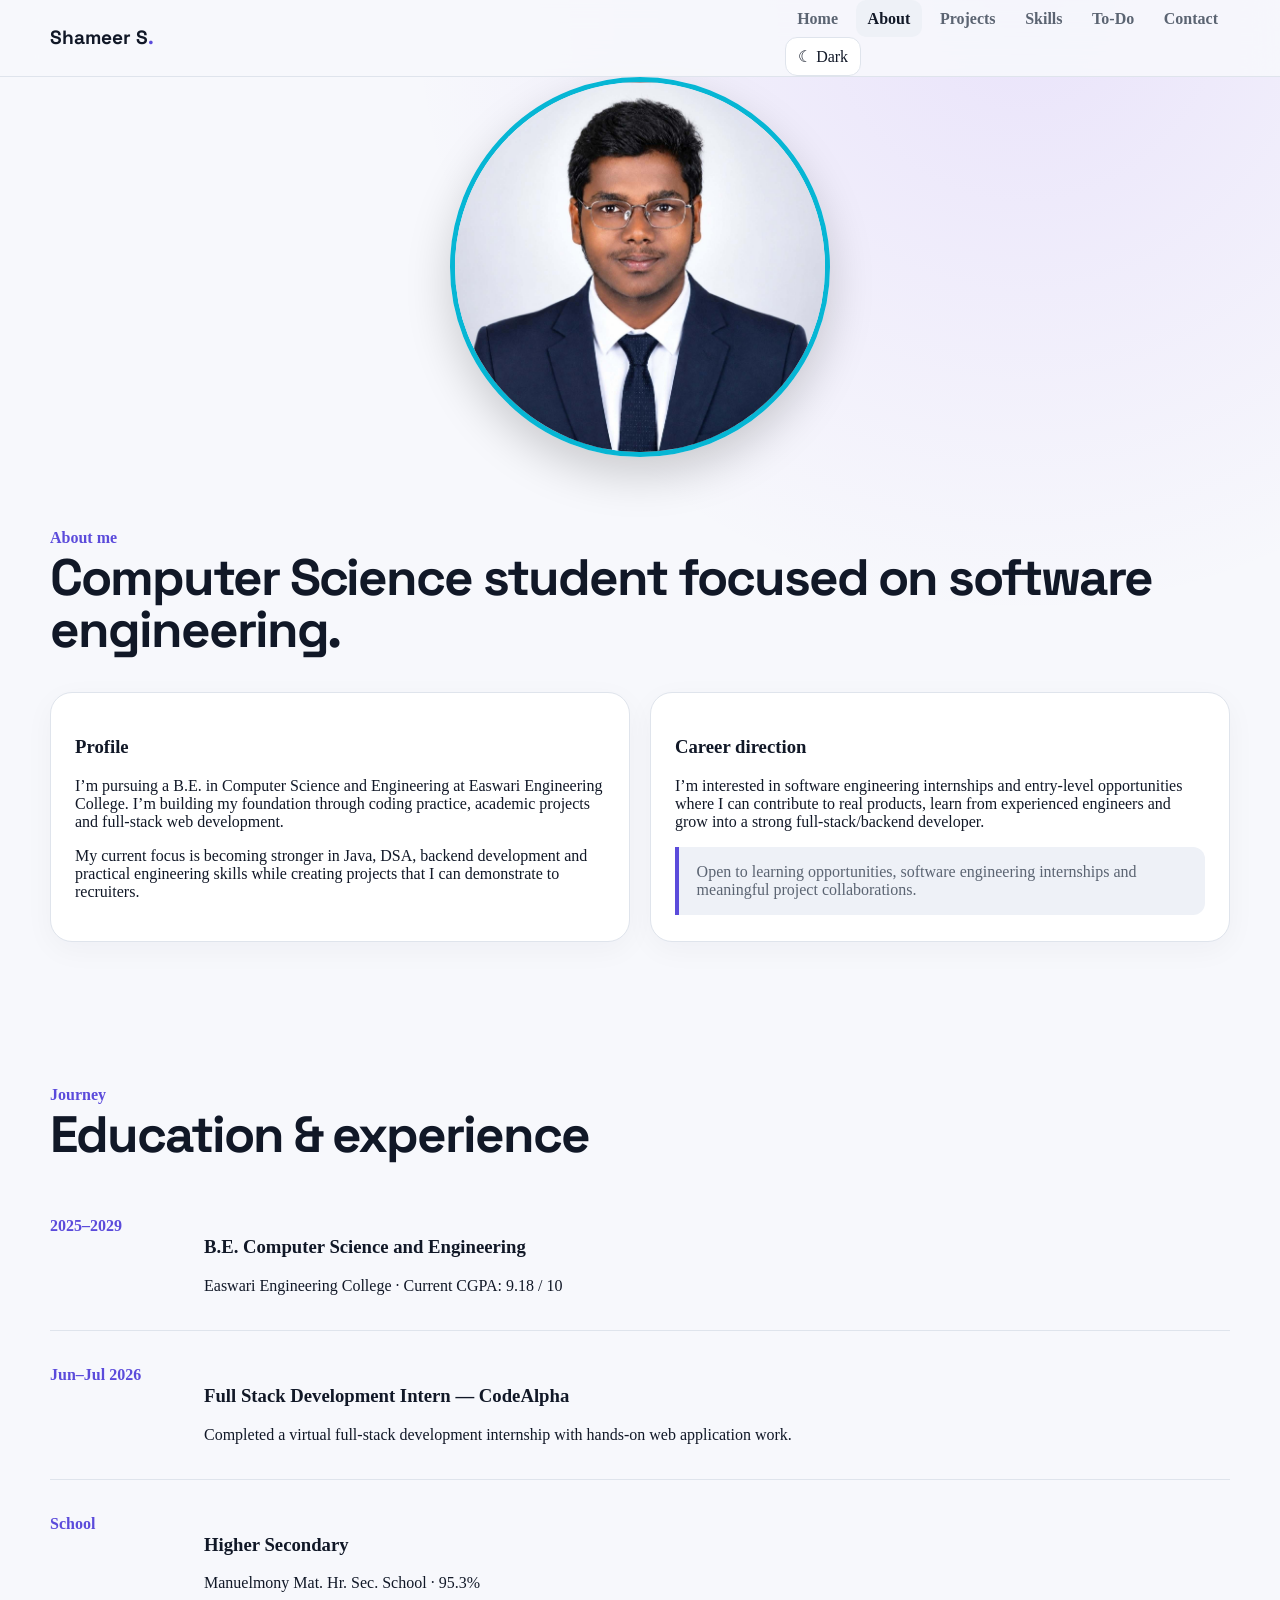
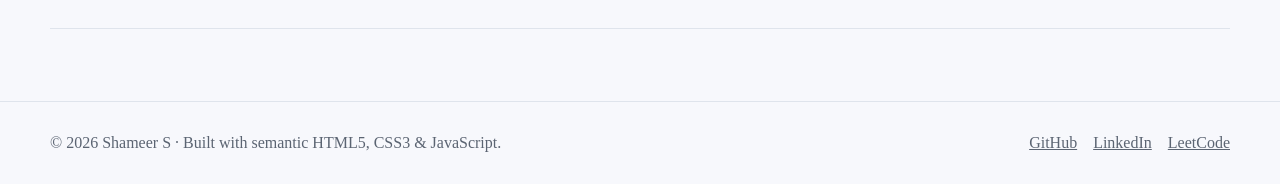
==== commit 2d53547c: "Add JavaScript To-Do List application" ====
--- a/about.html
+++ b/about.html
@@ -1 +1 @@
-<!doctype html><html lang="en"><head><meta charset="utf-8"><meta name="viewport" content="width=device-width,initial-scale=1"><title>About | Shameer S</title><meta name="description" content="About Shameer S, his education, experience and software engineering interests."><meta name="author" content="Shameer S"><meta name="theme-color" content="#5b4bdb"><link rel="canonical" href="https://shameer-01-sharfu.github.io/my-portfolio/"><meta property="og:title" content="About | Shameer S"><meta property="og:description" content="About Shameer S, his education, experience and software engineering interests."><meta property="og:type" content="website"><link rel="stylesheet" href="assets/style.css"><script type="application/ld+json">{"@context":"https://schema.org","@type":"Person","name":"Shameer S","jobTitle":"Software Engineering Student","url":"https://shameer-01-sharfu.github.io/my-portfolio/","sameAs":["https://github.com/Shameer-01-sharfu","https://linkedin.com/in/shameer-s-189605381","https://leetcode.com/u/Shameer1"]}</script></head><a class="skip" href="#main-content">Skip to content</a><header class="site-header"><div class="container nav"><a class="brand" href="index.html">Shameer S<span>.</span></a><div class="nav-actions"><button class="nav-toggle" aria-controls="primary-navigation" aria-expanded="false" aria-label="Open navigation">☰</button><nav id="primary-navigation" aria-label="Primary navigation"><ul class="nav-list"><li><a href="index.html">Home</a></li><li><a href="about.html" aria-current="page">About</a></li><li><a href="projects.html">Projects</a></li><li><a href="skills.html">Skills</a></li><li><a href="contact.html">Contact</a></li></ul></nav><button class="theme-toggle" type="button" data-theme-toggle aria-label="Switch theme">☾ Dark</button></div></div></header><main id="main-content"><div class="profile-photo-wrap"><img src="assets/profile.jpg" alt="Shameer S - Software Engineering Student" class="profile-photo"></div><section><div class="container"><div class="section-head"><div><span class="section-kicker">About me</span><h2>Computer Science student focused on software engineering.</h2></div></div><div class="about-grid"><article class="card"><h3>Profile</h3><p>I’m pursuing a B.E. in Computer Science and Engineering at Easwari Engineering College. I’m building my foundation through coding practice, academic projects and full-stack web development.</p><p>My current focus is becoming stronger in Java, DSA, backend development and practical engineering skills while creating projects that I can demonstrate to recruiters.</p></article><article class="card"><h3>Career direction</h3><p>I’m interested in software engineering internships and entry-level opportunities where I can contribute to real products, learn from experienced engineers and grow into a strong full-stack/backend developer.</p><div class="note">Open to learning opportunities, software engineering internships and meaningful project collaborations.</div></article></div></div></section><section><div class="container"><div class="section-head"><div><span class="section-kicker">Journey</span><h2>Education & experience</h2></div></div><div class="timeline"><article class="timeline-item"><time>2025–2029</time><div><h3>B.E. Computer Science and Engineering</h3><p>Easwari Engineering College · Current CGPA: 9.18 / 10</p></div></article><article class="timeline-item"><time>Jun–Jul 2026</time><div><h3>Full Stack Development Intern — CodeAlpha</h3><p>Completed a virtual full-stack development internship with hands-on web application work.</p></div></article><article class="timeline-item"><time>School</time><div><h3>Higher Secondary</h3><p>Manuelmony Mat. Hr. Sec. School · 95.3%</p></div></article></div></div></section></main><footer class="footer"><div class="container footer-row"><span>© <span data-year>2026</span> Shameer S · Built with semantic HTML5, CSS3 & JavaScript.</span><div class="footer-links"><a href="https://github.com/Shameer-01-sharfu">GitHub</a><a href="https://linkedin.com/in/shameer-s-189605381">LinkedIn</a><a href="https://leetcode.com/u/Shameer1">LeetCode</a></div></div></footer><script src="assets/script.js"></script></body></html>+<!doctype html><html lang="en"><head><meta charset="utf-8"><meta name="viewport" content="width=device-width,initial-scale=1"><title>About | Shameer S</title><meta name="description" content="About Shameer S, his education, experience and software engineering interests."><meta name="author" content="Shameer S"><meta name="theme-color" content="#5b4bdb"><link rel="canonical" href="https://shameer-01-sharfu.github.io/my-portfolio/"><meta property="og:title" content="About | Shameer S"><meta property="og:description" content="About Shameer S, his education, experience and software engineering interests."><meta property="og:type" content="website"><link rel="stylesheet" href="assets/style.css"><script type="application/ld+json">{"@context":"https://schema.org","@type":"Person","name":"Shameer S","jobTitle":"Software Engineering Student","url":"https://shameer-01-sharfu.github.io/my-portfolio/","sameAs":["https://github.com/Shameer-01-sharfu","https://linkedin.com/in/shameer-s-189605381","https://leetcode.com/u/Shameer1"]}</script></head><a class="skip" href="#main-content">Skip to content</a><header class="site-header"><div class="container nav"><a class="brand" href="index.html">Shameer S<span>.</span></a><div class="nav-actions"><button class="nav-toggle" aria-controls="primary-navigation" aria-expanded="false" aria-label="Open navigation">☰</button><nav id="primary-navigation" aria-label="Primary navigation"><ul class="nav-list"><li><a href="index.html">Home</a></li><li><a href="about.html" aria-current="page">About</a></li><li><a href="projects.html">Projects</a></li><li><a href="skills.html">Skills</a></li><li><a href="todo.html">To-Do</a></li><li><a href="contact.html">Contact</a></li></ul></nav><button class="theme-toggle" type="button" data-theme-toggle aria-label="Switch theme">☾ Dark</button></div></div></header><main id="main-content"><div class="profile-photo-wrap"><img src="assets/profile.jpg" alt="Shameer S - Software Engineering Student" class="profile-photo"></div><section><div class="container"><div class="section-head"><div><span class="section-kicker">About me</span><h2>Computer Science student focused on software engineering.</h2></div></div><div class="about-grid"><article class="card"><h3>Profile</h3><p>I’m pursuing a B.E. in Computer Science and Engineering at Easwari Engineering College. I’m building my foundation through coding practice, academic projects and full-stack web development.</p><p>My current focus is becoming stronger in Java, DSA, backend development and practical engineering skills while creating projects that I can demonstrate to recruiters.</p></article><article class="card"><h3>Career direction</h3><p>I’m interested in software engineering internships and entry-level opportunities where I can contribute to real products, learn from experienced engineers and grow into a strong full-stack/backend developer.</p><div class="note">Open to learning opportunities, software engineering internships and meaningful project collaborations.</div></article></div></div></section><section><div class="container"><div class="section-head"><div><span class="section-kicker">Journey</span><h2>Education & experience</h2></div></div><div class="timeline"><article class="timeline-item"><time>2025–2029</time><div><h3>B.E. Computer Science and Engineering</h3><p>Easwari Engineering College · Current CGPA: 9.18 / 10</p></div></article><article class="timeline-item"><time>Jun–Jul 2026</time><div><h3>Full Stack Development Intern — CodeAlpha</h3><p>Completed a virtual full-stack development internship with hands-on web application work.</p></div></article><article class="timeline-item"><time>School</time><div><h3>Higher Secondary</h3><p>Manuelmony Mat. Hr. Sec. School · 95.3%</p></div></article></div></div></section></main><footer class="footer"><div class="container footer-row"><span>© <span data-year>2026</span> Shameer S · Built with semantic HTML5, CSS3 & JavaScript.</span><div class="footer-links"><a href="https://github.com/Shameer-01-sharfu">GitHub</a><a href="https://linkedin.com/in/shameer-s-189605381">LinkedIn</a><a href="https://leetcode.com/u/Shameer1">LeetCode</a></div></div></footer><script src="assets/script.js"></script></body></html>
--- a/assets/style.css
+++ b/assets/style.css
@@ -1,187 +1,177 @@
 @import url('https://fonts.googleapis.com/css2?family=Inter:wght@400;500;600;700;800&family=Space+Grotesk:wght@500;600;700&display=swap');
-
-:root {
-    color-scheme: light;
-    --bg: #f7f8fc;
-    --surface: #ffffff;
-    --surface-2: #eef1f7;
-    --text: #111827;
-    --muted: #5b6472;
-    --line: #dfe4ec;
-    --brand: #5b4bdb;
-    --brand-2: #7c3aed;
-    --accent: #06b6d4;
-    --focus: #f59e0b;
-    --shadow: 0 18px 50px rgba(17, 24, 39, .09);
-    --radius: 22px;
-    --max: 1180px;
-}
-
-[data-theme="dark"] {
-    color-scheme: dark;
-    --bg: #0b1020;
-    --surface: #121a2d;
-    --surface-2: #1a243b;
-    --text: #f4f7fb;
-    --muted: #aab5c7;
-    --line: #2b3852;
-    --brand: #9b8cff;
-    --brand-2: #c084fc;
-    --accent: #22d3ee;
-    --focus: #fbbf24;
-    --shadow: 0 18px 55px rgba(0, 0, 0, .28);
-}
-
-* {
-    box-sizing: border-box;
-}
-
-html {
-    scroll-behavior: smooth;
-}
-
-body {
-    margin: 0;
-    background:
-        radial-gradient(
-            circle at 80% 0%,
-            rgba(124, 58, 237, .11),
-            transparent 30%
-        ),
-        var(--bg);
+:root{color-scheme:light;--bg:#f7f8fc;--surface:#fff;--surface-2:#eef1f7;--text:#111827;--muted:#5b6472;--line:#dfe4ec;--brand:#5b4bdb;--brand-2:#7c3aed;--accent:#06b6d4;--focus:#f59e0b;--shadow:0 18px 50px rgba(17,24,39,.09);--radius:22px;--max:1180px}
+[data-theme=dark]{color-scheme:dark;--bg:#0b1020;--surface:#121a2d;--surface-2:#1a243b;--text:#f4f7fb;--muted:#aab5c7;--line:#2b3852;--brand:#9b8cff;--brand-2:#c084fc;--accent:#22d3ee;--focus:#fbbf24;--shadow:0 18px 55px rgba(0,0,0,.28)}
+*{box-sizing:border-box}html{scroll-behavior:smooth}body{margin:0;background:radial-gradient(circle at 80% 0%,rgba(124,58,237,.11),transparent 30%),var(--bg);color:var(--text);font-family:Inter,system-ui,sans-serif;line-height:1.65}body,button,input,textarea{font:inherit}a{color:inherit}img{max-width:100%;display:block}.skip{position:fixed;left:1rem;top:-5rem;padding:.75rem 1rem;background:var(--text);color:var(--bg);z-index:100;border-radius:10px}.skip:focus{top:1rem}.container{width:min(var(--max),calc(100% - 2rem));margin:auto}.site-header{position:sticky;top:0;z-index:50;background:color-mix(in srgb,var(--bg) 86%,transparent);backdrop-filter:blur(16px);border-bottom:1px solid var(--line)}.nav{min-height:72px;display:flex;align-items:center;justify-content:space-between;gap:1rem}.brand{font-family:'Space Grotesk';font-weight:800;text-decoration:none;font-size:1.2rem}.brand span{color:var(--brand)}.nav-toggle{display:none;border:1px solid var(--line);background:var(--surface);color:var(--text);border-radius:12px;padding:.55rem}.nav-list{display:flex;align-items:center;gap:.35rem;list-style:none;padding:0;margin:0}.nav-list a{display:block;text-decoration:none;padding:.6rem .75rem;border-radius:10px;color:var(--muted);font-weight:600}.nav-list a:hover,.nav-list a[aria-current=page]{color:var(--text);background:var(--surface-2)}.theme-toggle{border:1px solid var(--line);background:var(--surface);color:var(--text);border-radius:12px;padding:.55rem .75rem;cursor:pointer}.hero{padding:5.5rem 0 4rem}.hero-grid{display:grid;grid-template-columns:1.35fr .65fr;gap:3rem;align-items:center}.eyebrow{color:var(--brand);font-weight:800;text-transform:uppercase;letter-spacing:.12em;font-size:.8rem}.hero h1{font:800 clamp(3rem,8vw,6.5rem)/.95 'Space Grotesk';margin:.5rem 0 1.2rem;letter-spacing:-.06em}.hero h1 span{background:linear-gradient(90deg,var(--brand),var(--accent));-webkit-background-clip:text;background-clip:text;color:transparent}.lead{font-size:clamp(1.05rem,2vw,1.3rem);color:var(--muted);max-width:65ch}.actions{display:flex;flex-wrap:wrap;gap:.8rem;margin:1.5rem 0}.btn{display:inline-flex;align-items:center;justify-content:center;gap:.45rem;padding:.78rem 1.05rem;border-radius:12px;border:1px solid var(--line);text-decoration:none;font-weight:700;cursor:pointer}.btn-primary{background:var(--brand);border-color:var(--brand);color:#fff}.btn-secondary{background:var(--surface)}.hero-card{background:linear-gradient(145deg,var(--surface),var(--surface-2));border:1px solid var(--line);box-shadow:var(--shadow);padding:1.5rem;border-radius:var(--radius)}.stats{display:grid;grid-template-columns:repeat(2,1fr);gap:.8rem}.stat{padding:1rem;border:1px solid var(--line);border-radius:16px;background:var(--surface)}.stat strong{display:block;font:700 1.5rem 'Space Grotesk'}.stat span{font-size:.82rem;color:var(--muted)}section{padding:4.5rem 0}.section-head{display:flex;justify-content:space-between;gap:1rem;align-items:end;margin-bottom:2rem}.section-kicker{color:var(--brand);font-weight:800}.section-head h2{font:700 clamp(2rem,4vw,3.2rem)/1 'Space Grotesk';margin:.35rem 0;letter-spacing:-.04em}.section-head p{color:var(--muted);margin:0}.about-grid{display:grid;grid-template-columns:1fr 1fr;gap:1.25rem}.card{background:var(--surface);border:1px solid var(--line);border-radius:var(--radius);padding:1.5rem;box-shadow:0 8px 30px rgba(17,24,39,.04)}.grid-2{display:grid;grid-template-columns:repeat(2,1fr);gap:1rem}.skill-grid{display:grid;grid-template-columns:repeat(2,1fr);gap:1rem}.skill h3{font:700 1.1rem 'Space Grotesk';margin-top:0}.chips{display:flex;flex-wrap:wrap;gap:.5rem;list-style:none;padding:0;margin:1rem 0 0}.chips li{padding:.4rem .65rem;border-radius:999px;background:var(--surface-2);color:var(--muted);font-size:.85rem;font-weight:600}.projects-grid{display:grid;grid-template-columns:repeat(2,1fr);gap:1rem}.project{display:flex;flex-direction:column;min-height:100%;position:relative;overflow:hidden}.project::before{content:'';height:4px;background:linear-gradient(90deg,var(--brand),var(--accent));position:absolute;inset:0 0 auto}.project h3{font:700 1.35rem 'Space Grotesk';margin:.3rem 0 .6rem}.project p{color:var(--muted)}.project .links{margin-top:auto;padding-top:1rem;display:flex;gap:1rem}.project .links a{color:var(--brand);font-weight:700}.timeline{display:grid;gap:1rem}.timeline-item{display:grid;grid-template-columns:130px 1fr;gap:1.5rem;padding:1.2rem 0;border-bottom:1px solid var(--line)}.timeline-item time{font-weight:700;color:var(--brand)}.cert-grid{display:grid;grid-template-columns:repeat(3,1fr);gap:1rem}.cert h3{font:700 1.1rem 'Space Grotesk';margin-top:0}.cert p{color:var(--muted);margin-bottom:0}.contact-grid{display:grid;grid-template-columns:.8fr 1.2fr;gap:1rem}.contact-list{list-style:none;padding:0;margin:0;display:grid;gap:.8rem}.contact-list a{color:var(--brand);font-weight:600}.form{display:grid;gap:1rem}.field label{display:block;font-weight:700;margin-bottom:.35rem}.field input,.field textarea,.field select{width:100%;padding:.8rem .9rem;border:1px solid var(--line);border-radius:12px;background:var(--bg);color:var(--text);outline:none}.field input:focus,.field textarea:focus,.field select:focus,.btn:focus,.nav a:focus,.theme-toggle:focus{outline:3px solid color-mix(in srgb,var(--focus) 45%,transparent);outline-offset:2px}.error{color:#dc2626;font-size:.85rem;min-height:1.3em}.footer{border-top:1px solid var(--line);padding:2rem 0;color:var(--muted)}.footer-row{display:flex;justify-content:space-between;gap:1rem;flex-wrap:wrap}.footer-links{display:flex;gap:1rem}.note{border-left:4px solid var(--brand);padding:1rem 1.1rem;background:var(--surface-2);border-radius:0 12px 12px 0;color:var(--muted)}
+@media (max-width:850px){.hero-grid,.about-grid,.contact-grid{grid-template-columns:1fr}.projects-grid,.cert-grid{grid-template-columns:1fr 1fr}.hero{padding-top:4rem}.nav-toggle{display:block}.nav-list{position:absolute;left:1rem;right:1rem;top:66px;display:none;flex-direction:column;align-items:stretch;background:var(--surface);border:1px solid var(--line);border-radius:16px;padding:.5rem;box-shadow:var(--shadow)}.nav-list.open{display:flex}.nav-list a{text-align:center}.nav-actions{display:flex;align-items:center;gap:.4rem}}
+@media (max-width:600px){.container{width:min(var(--max),calc(100% - 1.2rem))}.hero h1{font-size:clamp(3rem,17vw,5rem)}.stats,.grid-2,.skill-grid,.projects-grid,.cert-grid{grid-template-columns:1fr}.section-head{display:block}.timeline-item{grid-template-columns:1fr;gap:.3rem}.hero-card{padding:1rem}.actions .btn{width:100%}section{padding:3.5rem 0}}
+@media (prefers-reduced-motion:reduce){html{scroll-behavior:auto}*,*::before,*::after{transition:none!important;animation:none!important}}
+@media print{.site-header,.actions,.theme-toggle,.nav-toggle,.footer-links,.form{display:none!important}body{background:#fff;color:#000}.card{box-shadow:none}}
+
+/* Thiranex internship highlight */
+.internship-badge{
+  display:inline-flex;
+  align-items:center;
+  gap:.45rem;
+  margin:.75rem 0;
+  padding:.5rem .85rem;
+  border:1px solid var(--border, #cbd5e1);
+  border-radius:999px;
+  background:var(--surface, rgba(255,255,255,.08));
+  color:var(--text, inherit);
+  font-weight:700;
+  font-size:.9rem;
+}
+
+
+.profile-photo-wrap{display:flex;justify-content:center;margin:1.5rem auto;position:relative;z-index:1}.profile-photo{width:180px;height:180px;object-fit:cover;border-radius:50%;border:4px solid var(--accent);display:block;box-shadow:0 12px 30px rgba(0,0,0,.15)}
+@media (max-width:600px){.profile-photo{width:140px;height:140px}}
+
+
+/* To-Do List Application */
+.todo-toolbar {
+    display: flex;
+    flex-wrap: wrap;
+    gap: .7rem;
+    margin-bottom: 1rem;
+}
+
+.todo-form {
+    display: grid;
+    grid-template-columns: 1fr auto;
+    gap: .7rem;
+    margin-bottom: 1rem;
+}
+
+.todo-form input {
+    width: 100%;
+    padding: .85rem 1rem;
+    border: 1px solid var(--line);
+    border-radius: 12px;
+    background: var(--bg);
     color: var(--text);
-    font-family: Inter, system-ui, sans-serif;
-    line-height: 1.65;
-}
-
-body,
-button,
-input,
-textarea,
-select {
-    font: inherit;
-}
-
-a {
-    color: inherit;
-}
-
-img {
-    max-width: 100%;
-    display: block;
-}
-
-/* Skip Link */
-
-.skip {
-    position: fixed;
-    left: 1rem;
-    top: -5rem;
-    padding: .75rem 1rem;
-    background: var(--text);
-    color: var(--bg);
-    z-index: 100;
-    border-radius: 10px;
-}
-
-.skip:focus {
-    top: 1rem;
-}
-
-/* Container */
-
-.container {
-    width: min(var(--max), calc(100% - 2rem));
-    margin: auto;
-}
-
-/* Header */
-
-.site-header {
-    position: sticky;
-    top: 0;
-    z-index: 50;
-    background: color-mix(in srgb, var(--bg) 86%, transparent);
-    backdrop-filter: blur(16px);
-    border-bottom: 1px solid var(--line);
-}
-
-.nav {
-    min-height: 72px;
-    display: flex;
+    outline: none;
+}
+
+.todo-form input:focus {
+    outline: 3px solid color-mix(in srgb, var(--focus) 45%, transparent);
+    outline-offset: 2px;
+}
+
+.filter-btn {
+    border: 1px solid var(--line);
+    background: var(--surface);
+    color: var(--muted);
+    border-radius: 999px;
+    padding: .55rem .9rem;
+    cursor: pointer;
+    font-weight: 700;
+}
+
+.filter-btn:hover,
+.filter-btn.active {
+    background: var(--brand);
+    border-color: var(--brand);
+    color: #fff;
+}
+
+.todo-list {
+    display: grid;
+    gap: .7rem;
+    list-style: none;
+    padding: 0;
+    margin: 1rem 0 0;
+}
+
+.todo-item {
+    display: grid;
+    grid-template-columns: auto 1fr auto;
     align-items: center;
+    gap: .75rem;
+    padding: .85rem 1rem;
+    border: 1px solid var(--line);
+    border-radius: 14px;
+    background: var(--surface);
+}
+
+.todo-item.completed .todo-text {
+    text-decoration: line-through;
+    color: var(--muted);
+}
+
+.todo-check {
+    width: 1.1rem;
+    height: 1.1rem;
+    accent-color: var(--brand);
+    cursor: pointer;
+}
+
+.todo-text {
+    overflow-wrap: anywhere;
+}
+
+.todo-actions {
+    display: flex;
+    gap: .45rem;
+}
+
+.todo-action {
+    border: 1px solid var(--line);
+    background: var(--surface-2);
+    color: var(--text);
+    border-radius: 9px;
+    padding: .4rem .6rem;
+    cursor: pointer;
+    font-weight: 700;
+}
+
+.todo-action:hover {
+    background: var(--brand);
+    color: #fff;
+    border-color: var(--brand);
+}
+
+.todo-empty {
+    text-align: center;
+    color: var(--muted);
+    padding: 2rem 1rem;
+    border: 1px dashed var(--line);
+    border-radius: 14px;
+}
+
+.todo-meta {
+    display: flex;
     justify-content: space-between;
     gap: 1rem;
-}
-
-.brand {
-    font-family: 'Space Grotesk', sans-serif;
-    font-weight: 800;
-    text-decoration: none;
-    font-size: 1.2rem;
-}
-
-.brand span {
+    flex-wrap: wrap;
+    margin-top: 1rem;
+    color: var(--muted);
+    font-size: .9rem;
+}
+
+.todo-status {
+    min-height: 1.5rem;
     color: var(--brand);
-}
-
-.nav-toggle {
-    display: none;
-    border: 1px solid var(--line);
-    background: var(--surface);
-    color: var(--text);
-    border-radius: 12px;
-    padding: .55rem;
-    cursor: pointer;
-}
-
-.nav-list {
-    display: flex;
-    align-items: center;
-    gap: .35rem;
-    list-style: none;
-    padding: 0;
-    margin: 0;
-}
-
-.nav-list a {
-    display: block;
-    text-decoration: none;
-    padding: .6rem .75rem;
-    border-radius: 10px;
-    color: var(--muted);
     font-weight: 600;
 }
 
-.nav-list a:hover,
-.nav-list a[aria-current="page"] {
-    color: var(--text);
-    background: var(--surface-2);
-}
-
-.theme-toggle {
-    border: 1px solid var(--line);
-    background: var(--surface);
-    color: var(--text);
-    border-radius: 12px;
-    padding: .55rem .75rem;
-    cursor: pointer;
-}
-
-/* Hero */
-
-.hero {
-    padding: 5.5rem 0 4rem;
-}
-
+@media (max-width: 600px) {
+    .todo-form {
+        grid-template-columns: 1fr;
+    }
+
+    .todo-item {
+        grid-template-columns: auto 1fr;
+    }
+
+    .todo-actions {
+        grid-column: 2;
+    }
+}
+
+/* Current circular profile presentation */
 .hero-grid {
-    display: grid;
     grid-template-columns: .85fr 1.15fr;
-    gap: 3.5rem;
-    align-items: center;
-}
-
-/* Circular Profile Photo */
+}
 
 .profile-photo-wrap {
     display: flex;
@@ -198,553 +188,23 @@
     max-width: 100%;
     object-fit: cover;
     object-position: center;
+    aspect-ratio: 1 / 1;
     border-radius: 50%;
     border: 5px solid var(--accent);
-    display: block;
-    aspect-ratio: 1 / 1;
     box-shadow: 0 18px 45px rgba(0, 0, 0, .18);
 }
 
-.eyebrow {
-    color: var(--brand);
-    font-weight: 800;
-    text-transform: uppercase;
-    letter-spacing: .12em;
-    font-size: .8rem;
-}
-
-.hero h1 {
-    font: 800 clamp(3rem, 8vw, 6.5rem) / .95 'Space Grotesk', sans-serif;
-    margin: .5rem 0 1.2rem;
-    letter-spacing: -.06em;
-}
-
-.hero h1 span {
-    background: linear-gradient(
-        90deg,
-        var(--brand),
-        var(--accent)
-    );
-    -webkit-background-clip: text;
-    background-clip: text;
-    color: transparent;
-}
-
-.lead {
-    font-size: clamp(1.05rem, 2vw, 1.3rem);
-    color: var(--muted);
-    max-width: 65ch;
-}
-
-/* Buttons */
-
-.actions {
-    display: flex;
-    flex-wrap: wrap;
-    gap: .8rem;
-    margin: 1.5rem 0;
-}
-
-.btn {
-    display: inline-flex;
-    align-items: center;
-    justify-content: center;
-    gap: .45rem;
-    padding: .78rem 1.05rem;
-    border-radius: 12px;
-    border: 1px solid var(--line);
-    text-decoration: none;
-    font-weight: 700;
-    cursor: pointer;
-}
-
-.btn-primary {
-    background: var(--brand);
-    border-color: var(--brand);
-    color: #ffffff;
-}
-
-.btn-secondary {
-    background: var(--surface);
-}
-
-/* Hero Card */
-
-.hero-card {
-    grid-column: 1 / -1;
-    background: linear-gradient(
-        145deg,
-        var(--surface),
-        var(--surface-2)
-    );
-    border: 1px solid var(--line);
-    box-shadow: var(--shadow);
-    padding: 1.5rem;
-    border-radius: var(--radius);
-}
-
-/* Stats */
-
-.stats {
-    display: grid;
-    grid-template-columns: repeat(4, 1fr);
-    gap: .8rem;
-}
-
-.stat {
-    padding: 1rem;
-    border: 1px solid var(--line);
-    border-radius: 16px;
-    background: var(--surface);
-}
-
-.stat strong {
-    display: block;
-    font: 700 1.5rem 'Space Grotesk', sans-serif;
-}
-
-.stat span {
-    font-size: .82rem;
-    color: var(--muted);
-}
-
-/* Sections */
-
-section {
-    padding: 4.5rem 0;
-}
-
-.section-head {
-    display: flex;
-    justify-content: space-between;
-    gap: 1rem;
-    align-items: end;
-    margin-bottom: 2rem;
-}
-
-.section-kicker {
-    color: var(--brand);
-    font-weight: 800;
-}
-
-.section-head h2 {
-    font: 700 clamp(2rem, 4vw, 3.2rem) / 1 'Space Grotesk', sans-serif;
-    margin: .35rem 0;
-    letter-spacing: -.04em;
-}
-
-.section-head p {
-    color: var(--muted);
-    margin: 0;
-}
-
-/* Cards */
-
-.card {
-    background: var(--surface);
-    border: 1px solid var(--line);
-    border-radius: var(--radius);
-    padding: 1.5rem;
-    box-shadow: 0 8px 30px rgba(17, 24, 39, .04);
-}
-
-.about-grid {
-    display: grid;
-    grid-template-columns: 1fr 1fr;
-    gap: 1.25rem;
-}
-
-.grid-2 {
-    display: grid;
-    grid-template-columns: repeat(2, 1fr);
-    gap: 1rem;
-}
-
-/* Skills */
-
-.skill-grid {
-    display: grid;
-    grid-template-columns: repeat(2, 1fr);
-    gap: 1rem;
-}
-
-.skill h3 {
-    font: 700 1.1rem 'Space Grotesk', sans-serif;
-    margin-top: 0;
-}
-
-.chips {
-    display: flex;
-    flex-wrap: wrap;
-    gap: .5rem;
-    list-style: none;
-    padding: 0;
-    margin: 1rem 0 0;
-}
-
-.chips li {
-    padding: .4rem .65rem;
-    border-radius: 999px;
-    background: var(--surface-2);
-    color: var(--muted);
-    font-size: .85rem;
-    font-weight: 600;
-}
-
-/* Projects */
-
-.projects-grid {
-    display: grid;
-    grid-template-columns: repeat(2, 1fr);
-    gap: 1rem;
-}
-
-.project {
-    display: flex;
-    flex-direction: column;
-    min-height: 100%;
-    position: relative;
-    overflow: hidden;
-}
-
-.project::before {
-    content: '';
-    height: 4px;
-    background: linear-gradient(
-        90deg,
-        var(--brand),
-        var(--accent)
-    );
-    position: absolute;
-    inset: 0 0 auto;
-}
-
-.project h3 {
-    font: 700 1.35rem 'Space Grotesk', sans-serif;
-    margin: .3rem 0 .6rem;
-}
-
-.project p {
-    color: var(--muted);
-}
-
-.project .links {
-    margin-top: auto;
-    padding-top: 1rem;
-    display: flex;
-    gap: 1rem;
-}
-
-.project .links a {
-    color: var(--brand);
-    font-weight: 700;
-}
-
-/* Timeline */
-
-.timeline {
-    display: grid;
-    gap: 1rem;
-}
-
-.timeline-item {
-    display: grid;
-    grid-template-columns: 130px 1fr;
-    gap: 1.5rem;
-    padding: 1.2rem 0;
-    border-bottom: 1px solid var(--line);
-}
-
-.timeline-item time {
-    font-weight: 700;
-    color: var(--brand);
-}
-
-/* Certificates */
-
-.cert-grid {
-    display: grid;
-    grid-template-columns: repeat(3, 1fr);
-    gap: 1rem;
-}
-
-.cert h3 {
-    font: 700 1.1rem 'Space Grotesk', sans-serif;
-    margin-top: 0;
-}
-
-.cert p {
-    color: var(--muted);
-    margin-bottom: 0;
-}
-
-/* Contact */
-
-.contact-grid {
-    display: grid;
-    grid-template-columns: .8fr 1.2fr;
-    gap: 1rem;
-}
-
-.contact-list {
-    list-style: none;
-    padding: 0;
-    margin: 0;
-    display: grid;
-    gap: .8rem;
-}
-
-.contact-list a {
-    color: var(--brand);
-    font-weight: 600;
-}
-
-.form {
-    display: grid;
-    gap: 1rem;
-}
-
-.field label {
-    display: block;
-    font-weight: 700;
-    margin-bottom: .35rem;
-}
-
-.field input,
-.field textarea,
-.field select {
-    width: 100%;
-    padding: .8rem .9rem;
-    border: 1px solid var(--line);
-    border-radius: 12px;
-    background: var(--bg);
-    color: var(--text);
-    outline: none;
-}
-
-.field input:focus,
-.field textarea:focus,
-.field select:focus,
-.btn:focus,
-.nav a:focus,
-.theme-toggle:focus,
-.nav-toggle:focus {
-    outline: 3px solid color-mix(
-        in srgb,
-        var(--focus) 45%,
-        transparent
-    );
-    outline-offset: 2px;
-}
-
-.error {
-    color: #dc2626;
-    font-size: .85rem;
-    min-height: 1.3em;
-}
-
-/* Footer */
-
-.footer {
-    border-top: 1px solid var(--line);
-    padding: 2rem 0;
-    color: var(--muted);
-}
-
-.footer-row {
-    display: flex;
-    justify-content: space-between;
-    gap: 1rem;
-    flex-wrap: wrap;
-}
-
-.footer-links {
-    display: flex;
-    gap: 1rem;
-}
-
-/* Note */
-
-.note {
-    border-left: 4px solid var(--brand);
-    padding: 1rem 1.1rem;
-    background: var(--surface-2);
-    border-radius: 0 12px 12px 0;
-    color: var(--muted);
-}
-
-/* Thiranex Internship */
-
-.internship-badge {
-    display: inline-flex;
-    align-items: center;
-    gap: .45rem;
-    margin: .75rem 0;
-    padding: .5rem .85rem;
-    border: 1px solid var(--line);
-    border-radius: 999px;
-    background: var(--surface);
-    color: var(--text);
-    font-weight: 700;
-    font-size: .9rem;
-}
-
-/* Tablet */
-
 @media (max-width: 850px) {
-
-    .hero-grid,
-    .about-grid,
-    .contact-grid {
-        grid-template-columns: 1fr;
-    }
-
     .profile-photo {
         width: 320px;
         height: 320px;
     }
-
-    .hero-card {
-        grid-column: auto;
-    }
-
-    .stats {
-        grid-template-columns: repeat(2, 1fr);
-    }
-
-    .projects-grid,
-    .cert-grid {
-        grid-template-columns: 1fr 1fr;
-    }
-
-    .hero {
-        padding-top: 4rem;
-    }
-
-    .nav-toggle {
-        display: block;
-    }
-
-    .nav-list {
-        position: absolute;
-        left: 1rem;
-        right: 1rem;
-        top: 66px;
-        display: none;
-        flex-direction: column;
-        align-items: stretch;
-        background: var(--surface);
-        border: 1px solid var(--line);
-        border-radius: 16px;
-        padding: .5rem;
-        box-shadow: var(--shadow);
-    }
-
-    .nav-list.open {
-        display: flex;
-    }
-
-    .nav-list a {
-        text-align: center;
-    }
-
-    .nav-actions {
-        display: flex;
-        align-items: center;
-        gap: .4rem;
-    }
-}
-
-/* Mobile */
+}
 
 @media (max-width: 600px) {
-
-    .container {
-        width: min(
-            var(--max),
-            calc(100% - 1.2rem)
-        );
-    }
-
-    .hero h1 {
-        font-size: clamp(
-            3rem,
-            17vw,
-            5rem
-        );
-    }
-
     .profile-photo {
         width: 260px;
         height: 260px;
         border-width: 4px;
     }
-
-    .stats,
-    .grid-2,
-    .skill-grid,
-    .projects-grid,
-    .cert-grid {
-        grid-template-columns: 1fr;
-    }
-
-    .section-head {
-        display: block;
-    }
-
-    .timeline-item {
-        grid-template-columns: 1fr;
-        gap: .3rem;
-    }
-
-    .hero-card {
-        padding: 1rem;
-    }
-
-    .actions .btn {
-        width: 100%;
-    }
-
-    section {
-        padding: 3.5rem 0;
-    }
-}
-
-/* Accessibility */
-
-@media (prefers-reduced-motion: reduce) {
-
-    html {
-        scroll-behavior: auto;
-    }
-
-    *,
-    *::before,
-    *::after {
-        transition: none !important;
-        animation: none !important;
-    }
-}
-
-/* Print */
-
-@media print {
-
-    .site-header,
-    .actions,
-    .theme-toggle,
-    .nav-toggle,
-    .footer-links,
-    .form {
-        display: none !important;
-    }
-
-    body {
-        background: #fff;
-        color: #000;
-    }
-
-    .card {
-        box-shadow: none;
-    }
-}+}
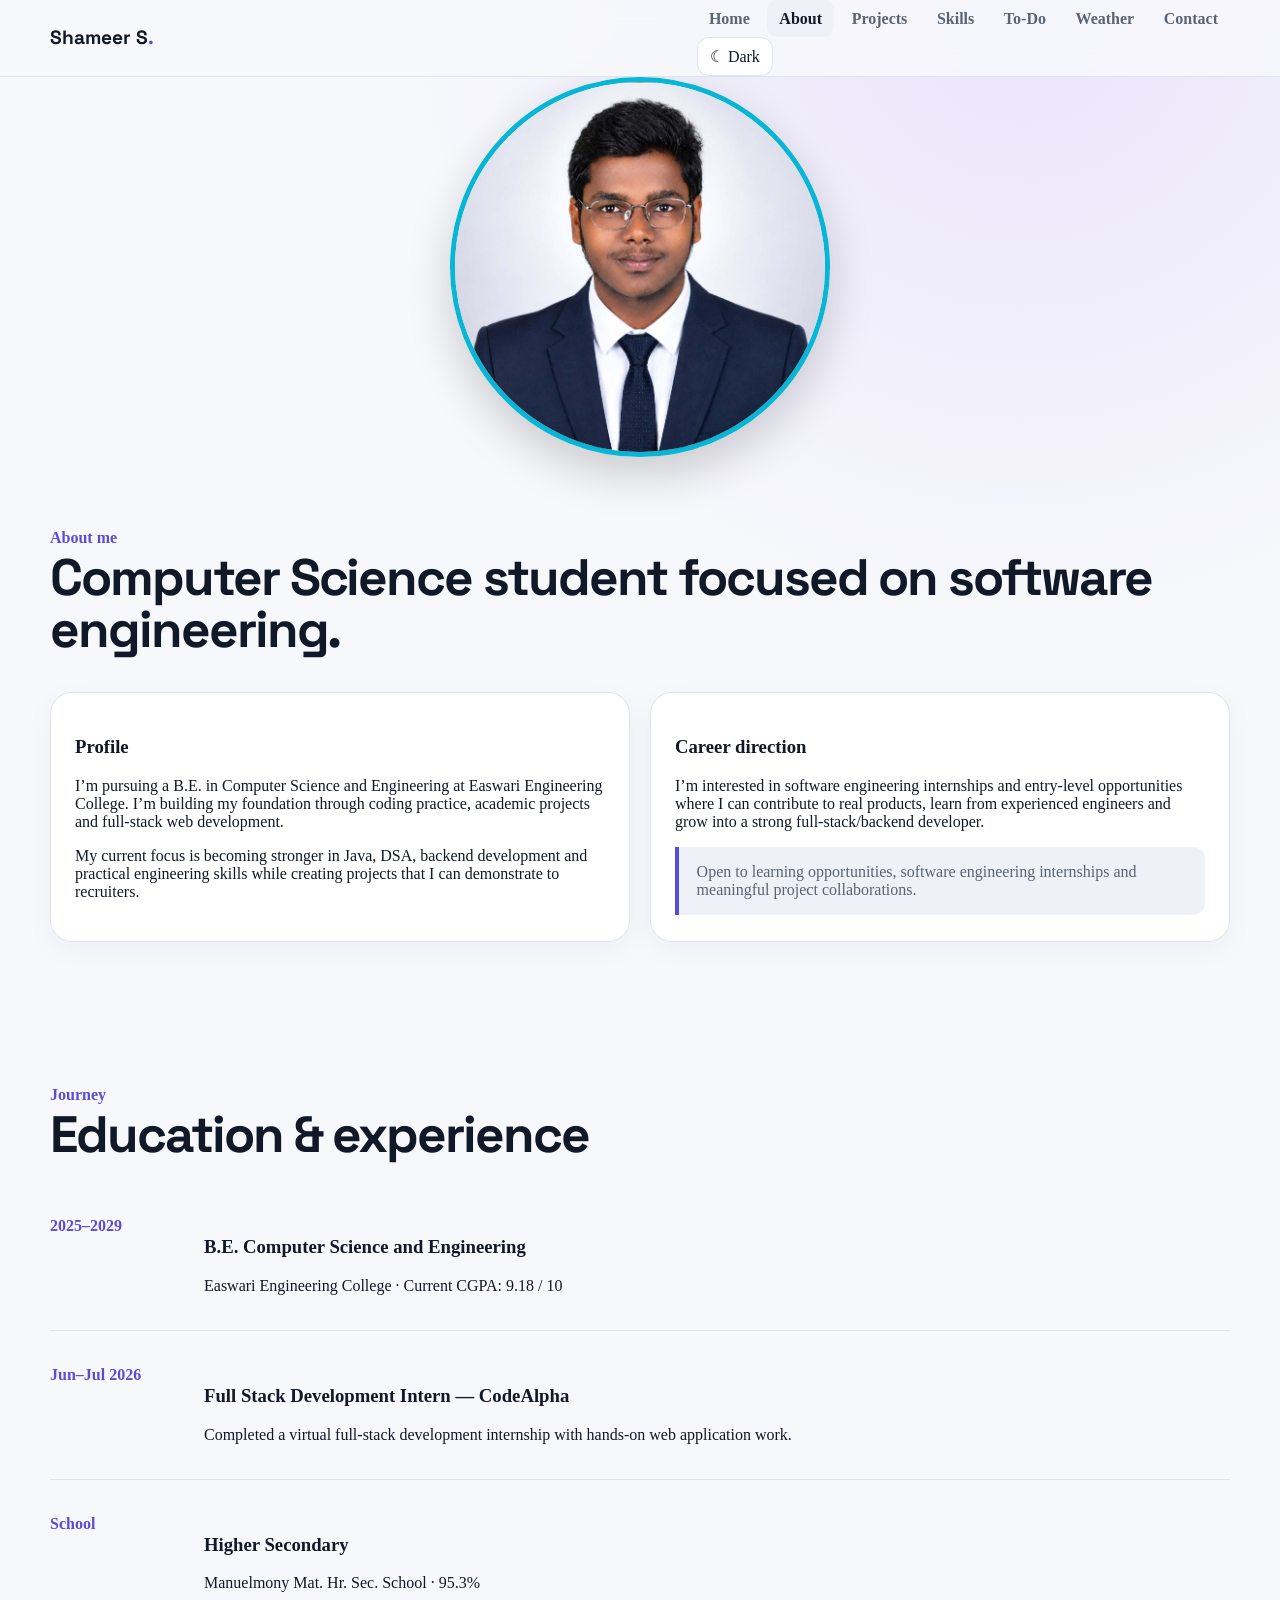
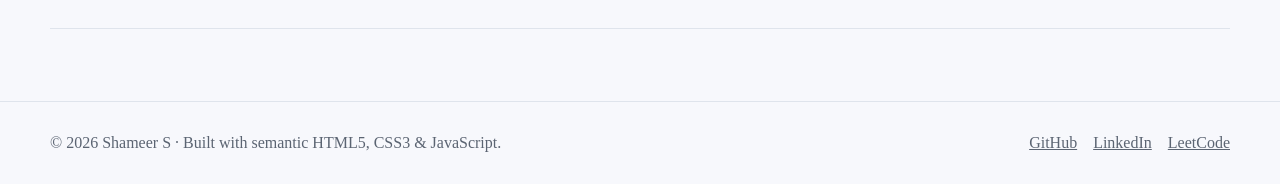
==== commit 7c568b76: "Add real-time weather dashboard" ====
--- a/about.html
+++ b/about.html
@@ -1 +1 @@
-<!doctype html><html lang="en"><head><meta charset="utf-8"><meta name="viewport" content="width=device-width,initial-scale=1"><title>About | Shameer S</title><meta name="description" content="About Shameer S, his education, experience and software engineering interests."><meta name="author" content="Shameer S"><meta name="theme-color" content="#5b4bdb"><link rel="canonical" href="https://shameer-01-sharfu.github.io/my-portfolio/"><meta property="og:title" content="About | Shameer S"><meta property="og:description" content="About Shameer S, his education, experience and software engineering interests."><meta property="og:type" content="website"><link rel="stylesheet" href="assets/style.css"><script type="application/ld+json">{"@context":"https://schema.org","@type":"Person","name":"Shameer S","jobTitle":"Software Engineering Student","url":"https://shameer-01-sharfu.github.io/my-portfolio/","sameAs":["https://github.com/Shameer-01-sharfu","https://linkedin.com/in/shameer-s-189605381","https://leetcode.com/u/Shameer1"]}</script></head><a class="skip" href="#main-content">Skip to content</a><header class="site-header"><div class="container nav"><a class="brand" href="index.html">Shameer S<span>.</span></a><div class="nav-actions"><button class="nav-toggle" aria-controls="primary-navigation" aria-expanded="false" aria-label="Open navigation">☰</button><nav id="primary-navigation" aria-label="Primary navigation"><ul class="nav-list"><li><a href="index.html">Home</a></li><li><a href="about.html" aria-current="page">About</a></li><li><a href="projects.html">Projects</a></li><li><a href="skills.html">Skills</a></li><li><a href="todo.html">To-Do</a></li><li><a href="contact.html">Contact</a></li></ul></nav><button class="theme-toggle" type="button" data-theme-toggle aria-label="Switch theme">☾ Dark</button></div></div></header><main id="main-content"><div class="profile-photo-wrap"><img src="assets/profile.jpg" alt="Shameer S - Software Engineering Student" class="profile-photo"></div><section><div class="container"><div class="section-head"><div><span class="section-kicker">About me</span><h2>Computer Science student focused on software engineering.</h2></div></div><div class="about-grid"><article class="card"><h3>Profile</h3><p>I’m pursuing a B.E. in Computer Science and Engineering at Easwari Engineering College. I’m building my foundation through coding practice, academic projects and full-stack web development.</p><p>My current focus is becoming stronger in Java, DSA, backend development and practical engineering skills while creating projects that I can demonstrate to recruiters.</p></article><article class="card"><h3>Career direction</h3><p>I’m interested in software engineering internships and entry-level opportunities where I can contribute to real products, learn from experienced engineers and grow into a strong full-stack/backend developer.</p><div class="note">Open to learning opportunities, software engineering internships and meaningful project collaborations.</div></article></div></div></section><section><div class="container"><div class="section-head"><div><span class="section-kicker">Journey</span><h2>Education & experience</h2></div></div><div class="timeline"><article class="timeline-item"><time>2025–2029</time><div><h3>B.E. Computer Science and Engineering</h3><p>Easwari Engineering College · Current CGPA: 9.18 / 10</p></div></article><article class="timeline-item"><time>Jun–Jul 2026</time><div><h3>Full Stack Development Intern — CodeAlpha</h3><p>Completed a virtual full-stack development internship with hands-on web application work.</p></div></article><article class="timeline-item"><time>School</time><div><h3>Higher Secondary</h3><p>Manuelmony Mat. Hr. Sec. School · 95.3%</p></div></article></div></div></section></main><footer class="footer"><div class="container footer-row"><span>© <span data-year>2026</span> Shameer S · Built with semantic HTML5, CSS3 & JavaScript.</span><div class="footer-links"><a href="https://github.com/Shameer-01-sharfu">GitHub</a><a href="https://linkedin.com/in/shameer-s-189605381">LinkedIn</a><a href="https://leetcode.com/u/Shameer1">LeetCode</a></div></div></footer><script src="assets/script.js"></script></body></html>+<!doctype html><html lang="en"><head><meta charset="utf-8"><meta name="viewport" content="width=device-width,initial-scale=1"><title>About | Shameer S</title><meta name="description" content="About Shameer S, his education, experience and software engineering interests."><meta name="author" content="Shameer S"><meta name="theme-color" content="#5b4bdb"><link rel="canonical" href="https://shameer-01-sharfu.github.io/my-portfolio/"><meta property="og:title" content="About | Shameer S"><meta property="og:description" content="About Shameer S, his education, experience and software engineering interests."><meta property="og:type" content="website"><link rel="stylesheet" href="assets/style.css"><script type="application/ld+json">{"@context":"https://schema.org","@type":"Person","name":"Shameer S","jobTitle":"Software Engineering Student","url":"https://shameer-01-sharfu.github.io/my-portfolio/","sameAs":["https://github.com/Shameer-01-sharfu","https://linkedin.com/in/shameer-s-189605381","https://leetcode.com/u/Shameer1"]}</script></head><a class="skip" href="#main-content">Skip to content</a><header class="site-header"><div class="container nav"><a class="brand" href="index.html">Shameer S<span>.</span></a><div class="nav-actions"><button class="nav-toggle" aria-controls="primary-navigation" aria-expanded="false" aria-label="Open navigation">☰</button><nav id="primary-navigation" aria-label="Primary navigation"><ul class="nav-list"><li><a href="index.html">Home</a></li><li><a href="about.html" aria-current="page">About</a></li><li><a href="projects.html">Projects</a></li><li><a href="skills.html">Skills</a></li><li><a href="todo.html">To-Do</a></li><li><a href="weather.html">Weather</a></li><li><a href="contact.html">Contact</a></li></ul></nav><button class="theme-toggle" type="button" data-theme-toggle aria-label="Switch theme">☾ Dark</button></div></div></header><main id="main-content"><div class="profile-photo-wrap"><img src="assets/profile.jpg" alt="Shameer S - Software Engineering Student" class="profile-photo"></div><section><div class="container"><div class="section-head"><div><span class="section-kicker">About me</span><h2>Computer Science student focused on software engineering.</h2></div></div><div class="about-grid"><article class="card"><h3>Profile</h3><p>I’m pursuing a B.E. in Computer Science and Engineering at Easwari Engineering College. I’m building my foundation through coding practice, academic projects and full-stack web development.</p><p>My current focus is becoming stronger in Java, DSA, backend development and practical engineering skills while creating projects that I can demonstrate to recruiters.</p></article><article class="card"><h3>Career direction</h3><p>I’m interested in software engineering internships and entry-level opportunities where I can contribute to real products, learn from experienced engineers and grow into a strong full-stack/backend developer.</p><div class="note">Open to learning opportunities, software engineering internships and meaningful project collaborations.</div></article></div></div></section><section><div class="container"><div class="section-head"><div><span class="section-kicker">Journey</span><h2>Education & experience</h2></div></div><div class="timeline"><article class="timeline-item"><time>2025–2029</time><div><h3>B.E. Computer Science and Engineering</h3><p>Easwari Engineering College · Current CGPA: 9.18 / 10</p></div></article><article class="timeline-item"><time>Jun–Jul 2026</time><div><h3>Full Stack Development Intern — CodeAlpha</h3><p>Completed a virtual full-stack development internship with hands-on web application work.</p></div></article><article class="timeline-item"><time>School</time><div><h3>Higher Secondary</h3><p>Manuelmony Mat. Hr. Sec. School · 95.3%</p></div></article></div></div></section></main><footer class="footer"><div class="container footer-row"><span>© <span data-year>2026</span> Shameer S · Built with semantic HTML5, CSS3 & JavaScript.</span><div class="footer-links"><a href="https://github.com/Shameer-01-sharfu">GitHub</a><a href="https://linkedin.com/in/shameer-s-189605381">LinkedIn</a><a href="https://leetcode.com/u/Shameer1">LeetCode</a></div></div></footer><script src="assets/script.js"></script></body></html>
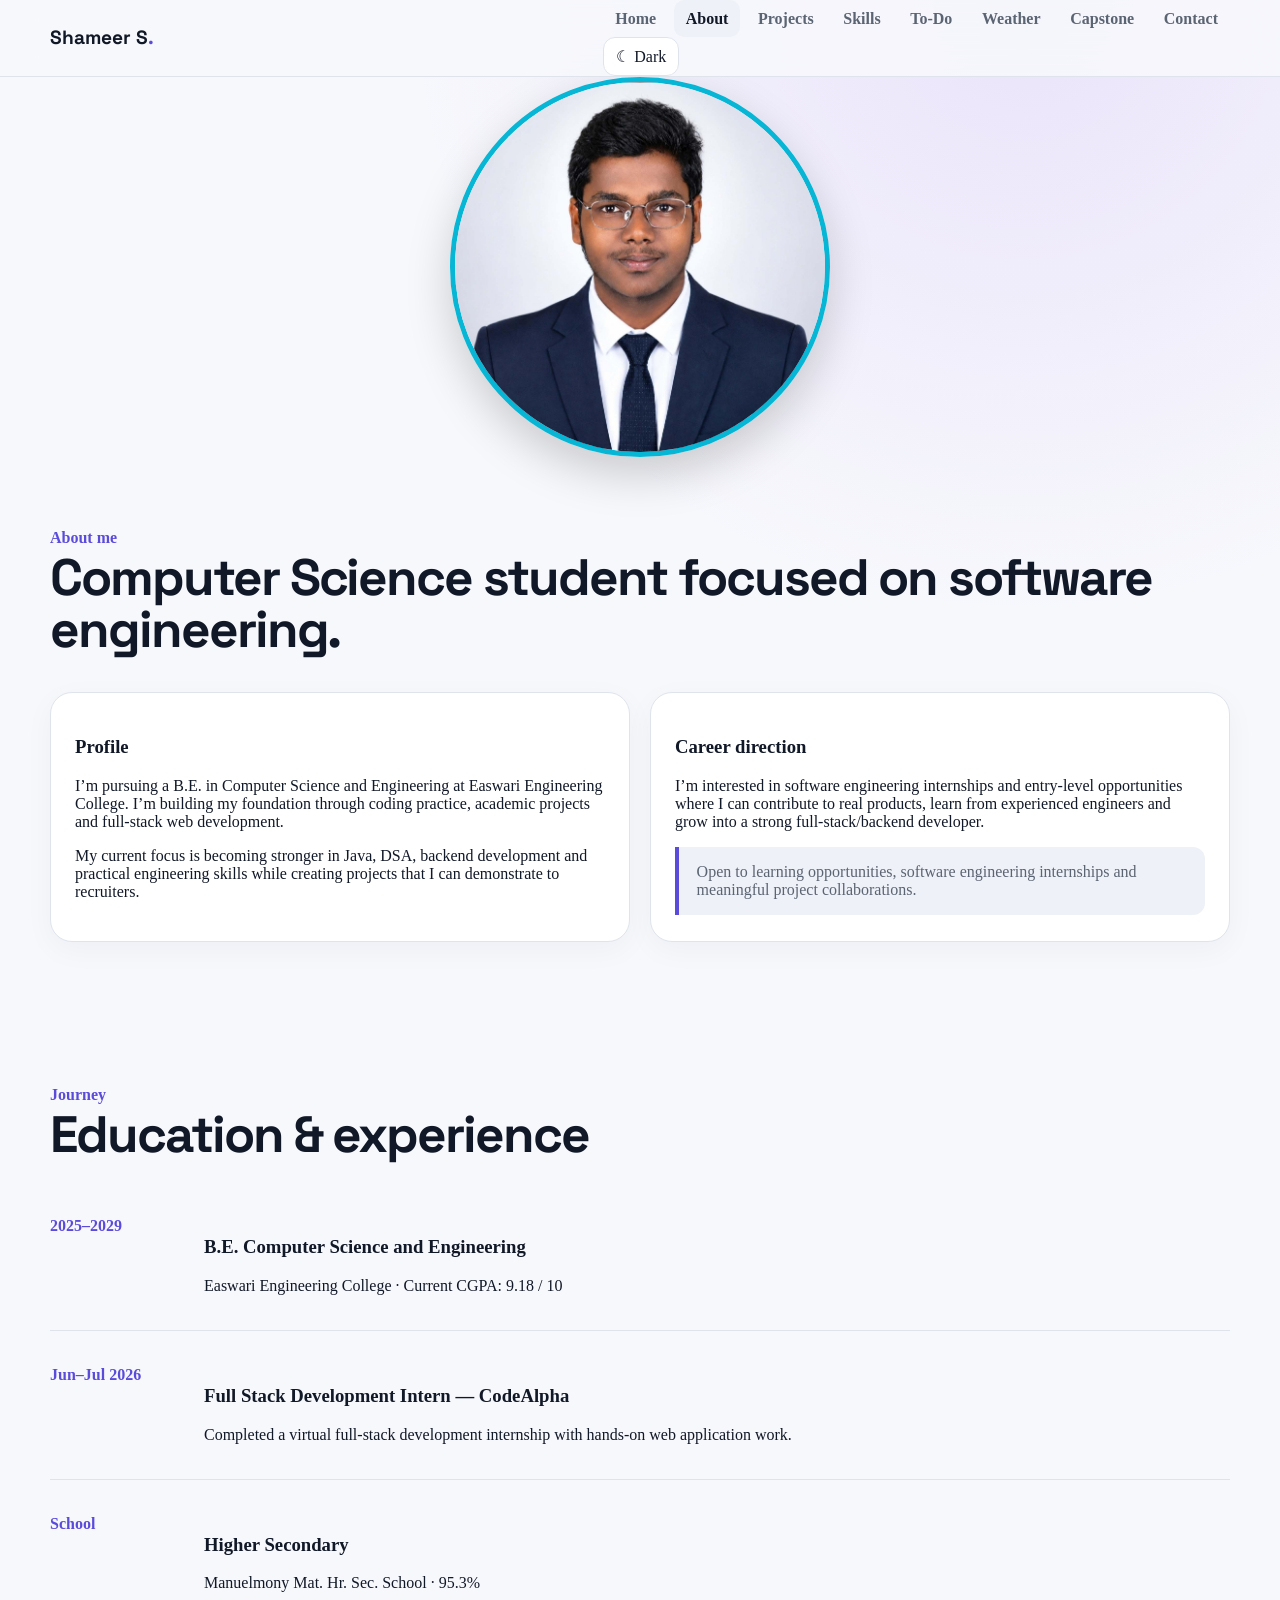
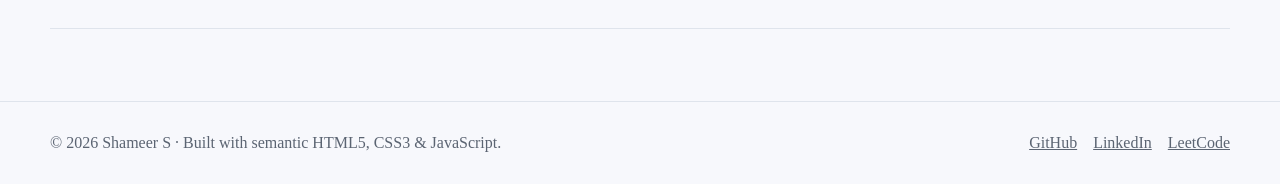
==== commit 92cdbcbe: "Add Task 5 full-stack capstone project" ====
--- a/about.html
+++ b/about.html
@@ -1 +1 @@
-<!doctype html><html lang="en"><head><meta charset="utf-8"><meta name="viewport" content="width=device-width,initial-scale=1"><title>About | Shameer S</title><meta name="description" content="About Shameer S, his education, experience and software engineering interests."><meta name="author" content="Shameer S"><meta name="theme-color" content="#5b4bdb"><link rel="canonical" href="https://shameer-01-sharfu.github.io/my-portfolio/"><meta property="og:title" content="About | Shameer S"><meta property="og:description" content="About Shameer S, his education, experience and software engineering interests."><meta property="og:type" content="website"><link rel="stylesheet" href="assets/style.css"><script type="application/ld+json">{"@context":"https://schema.org","@type":"Person","name":"Shameer S","jobTitle":"Software Engineering Student","url":"https://shameer-01-sharfu.github.io/my-portfolio/","sameAs":["https://github.com/Shameer-01-sharfu","https://linkedin.com/in/shameer-s-189605381","https://leetcode.com/u/Shameer1"]}</script></head><a class="skip" href="#main-content">Skip to content</a><header class="site-header"><div class="container nav"><a class="brand" href="index.html">Shameer S<span>.</span></a><div class="nav-actions"><button class="nav-toggle" aria-controls="primary-navigation" aria-expanded="false" aria-label="Open navigation">☰</button><nav id="primary-navigation" aria-label="Primary navigation"><ul class="nav-list"><li><a href="index.html">Home</a></li><li><a href="about.html" aria-current="page">About</a></li><li><a href="projects.html">Projects</a></li><li><a href="skills.html">Skills</a></li><li><a href="todo.html">To-Do</a></li><li><a href="weather.html">Weather</a></li><li><a href="contact.html">Contact</a></li></ul></nav><button class="theme-toggle" type="button" data-theme-toggle aria-label="Switch theme">☾ Dark</button></div></div></header><main id="main-content"><div class="profile-photo-wrap"><img src="assets/profile.jpg" alt="Shameer S - Software Engineering Student" class="profile-photo"></div><section><div class="container"><div class="section-head"><div><span class="section-kicker">About me</span><h2>Computer Science student focused on software engineering.</h2></div></div><div class="about-grid"><article class="card"><h3>Profile</h3><p>I’m pursuing a B.E. in Computer Science and Engineering at Easwari Engineering College. I’m building my foundation through coding practice, academic projects and full-stack web development.</p><p>My current focus is becoming stronger in Java, DSA, backend development and practical engineering skills while creating projects that I can demonstrate to recruiters.</p></article><article class="card"><h3>Career direction</h3><p>I’m interested in software engineering internships and entry-level opportunities where I can contribute to real products, learn from experienced engineers and grow into a strong full-stack/backend developer.</p><div class="note">Open to learning opportunities, software engineering internships and meaningful project collaborations.</div></article></div></div></section><section><div class="container"><div class="section-head"><div><span class="section-kicker">Journey</span><h2>Education & experience</h2></div></div><div class="timeline"><article class="timeline-item"><time>2025–2029</time><div><h3>B.E. Computer Science and Engineering</h3><p>Easwari Engineering College · Current CGPA: 9.18 / 10</p></div></article><article class="timeline-item"><time>Jun–Jul 2026</time><div><h3>Full Stack Development Intern — CodeAlpha</h3><p>Completed a virtual full-stack development internship with hands-on web application work.</p></div></article><article class="timeline-item"><time>School</time><div><h3>Higher Secondary</h3><p>Manuelmony Mat. Hr. Sec. School · 95.3%</p></div></article></div></div></section></main><footer class="footer"><div class="container footer-row"><span>© <span data-year>2026</span> Shameer S · Built with semantic HTML5, CSS3 & JavaScript.</span><div class="footer-links"><a href="https://github.com/Shameer-01-sharfu">GitHub</a><a href="https://linkedin.com/in/shameer-s-189605381">LinkedIn</a><a href="https://leetcode.com/u/Shameer1">LeetCode</a></div></div></footer><script src="assets/script.js"></script></body></html>+<!doctype html><html lang="en"><head><meta charset="utf-8"><meta name="viewport" content="width=device-width,initial-scale=1"><title>About | Shameer S</title><meta name="description" content="About Shameer S, his education, experience and software engineering interests."><meta name="author" content="Shameer S"><meta name="theme-color" content="#5b4bdb"><link rel="canonical" href="https://shameer-01-sharfu.github.io/my-portfolio/"><meta property="og:title" content="About | Shameer S"><meta property="og:description" content="About Shameer S, his education, experience and software engineering interests."><meta property="og:type" content="website"><link rel="stylesheet" href="assets/style.css"><script type="application/ld+json">{"@context":"https://schema.org","@type":"Person","name":"Shameer S","jobTitle":"Software Engineering Student","url":"https://shameer-01-sharfu.github.io/my-portfolio/","sameAs":["https://github.com/Shameer-01-sharfu","https://linkedin.com/in/shameer-s-189605381","https://leetcode.com/u/Shameer1"]}</script></head><a class="skip" href="#main-content">Skip to content</a><header class="site-header"><div class="container nav"><a class="brand" href="index.html">Shameer S<span>.</span></a><div class="nav-actions"><button class="nav-toggle" aria-controls="primary-navigation" aria-expanded="false" aria-label="Open navigation">☰</button><nav id="primary-navigation" aria-label="Primary navigation"><ul class="nav-list"><li><a href="index.html">Home</a></li><li><a href="about.html" aria-current="page">About</a></li><li><a href="projects.html">Projects</a></li><li><a href="skills.html">Skills</a></li><li><a href="todo.html">To-Do</a></li><li><a href="weather.html">Weather</a></li><li><a href="capstone.html">Capstone</a></li><li><a href="contact.html">Contact</a></li></ul></nav><button class="theme-toggle" type="button" data-theme-toggle aria-label="Switch theme">☾ Dark</button></div></div></header><main id="main-content"><div class="profile-photo-wrap"><img src="assets/profile.jpg" alt="Shameer S - Software Engineering Student" class="profile-photo"></div><section><div class="container"><div class="section-head"><div><span class="section-kicker">About me</span><h2>Computer Science student focused on software engineering.</h2></div></div><div class="about-grid"><article class="card"><h3>Profile</h3><p>I’m pursuing a B.E. in Computer Science and Engineering at Easwari Engineering College. I’m building my foundation through coding practice, academic projects and full-stack web development.</p><p>My current focus is becoming stronger in Java, DSA, backend development and practical engineering skills while creating projects that I can demonstrate to recruiters.</p></article><article class="card"><h3>Career direction</h3><p>I’m interested in software engineering internships and entry-level opportunities where I can contribute to real products, learn from experienced engineers and grow into a strong full-stack/backend developer.</p><div class="note">Open to learning opportunities, software engineering internships and meaningful project collaborations.</div></article></div></div></section><section><div class="container"><div class="section-head"><div><span class="section-kicker">Journey</span><h2>Education & experience</h2></div></div><div class="timeline"><article class="timeline-item"><time>2025–2029</time><div><h3>B.E. Computer Science and Engineering</h3><p>Easwari Engineering College · Current CGPA: 9.18 / 10</p></div></article><article class="timeline-item"><time>Jun–Jul 2026</time><div><h3>Full Stack Development Intern — CodeAlpha</h3><p>Completed a virtual full-stack development internship with hands-on web application work.</p></div></article><article class="timeline-item"><time>School</time><div><h3>Higher Secondary</h3><p>Manuelmony Mat. Hr. Sec. School · 95.3%</p></div></article></div></div></section></main><footer class="footer"><div class="container footer-row"><span>© <span data-year>2026</span> Shameer S · Built with semantic HTML5, CSS3 & JavaScript.</span><div class="footer-links"><a href="https://github.com/Shameer-01-sharfu">GitHub</a><a href="https://linkedin.com/in/shameer-s-189605381">LinkedIn</a><a href="https://leetcode.com/u/Shameer1">LeetCode</a></div></div></footer><script src="assets/script.js"></script></body></html>
